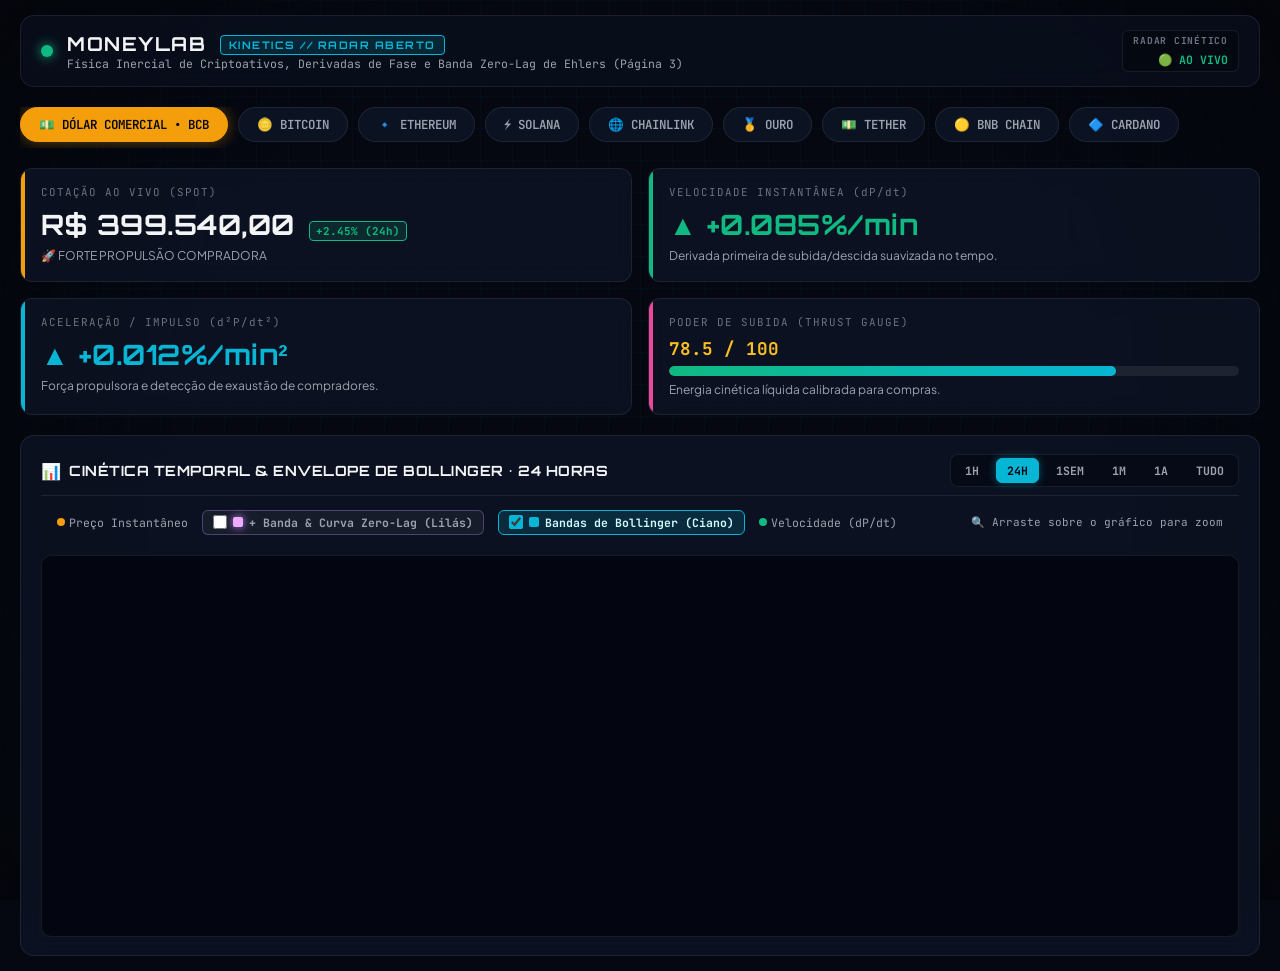
==== index.html @ f6ded0e4 "fix: update cache buster to v12_smooth" ====
<!DOCTYPE html>
<html lang="pt-BR">
<head>
  <meta charset="UTF-8">
  <meta name="viewport" content="width=device-width, initial-scale=1.0, maximum-scale=1.0, user-scalable=no">
  <meta http-equiv="Cache-Control" content="no-cache, no-store, must-revalidate">
  <meta http-equiv="Pragma" content="no-cache">
  <meta http-equiv="Expires" content="0">
  <title>MoneyLab // Terminal Cinético de Mercados (Página 3)</title>
  <meta name="description" content="Terminal de Física Inercial, Derivadas de Mercado (dP/dt, d2P/dt2), Banda Zero-Lag de Ehlers e Thrust Gauge 100% ao vivo.">
  
  <!-- Google Fonts -->
  <link rel="preconnect" href="https://fonts.googleapis.com">
  <link rel="preconnect" href="https://fonts.gstatic.com" crossorigin>
  <link href="https://fonts.googleapis.com/css2?family=JetBrains+Mono:ital,wght@0,300;0,400;0,500;0,700;1,400&family=Orbitron:wght@500;700;900&family=Plus+Jakarta+Sans:wght@400;500;600;700&display=swap" rel="stylesheet">
  
  <!-- CSS Stylesheet (Idêntico ao Harmonicus SX) -->
  <link rel="stylesheet" href="style.css?v=20260829_v11_perfect">
</head>
<body class="dark-synth">
  <!-- Scanlines & Ambient Matrix Grid -->
  <div class="hud-grid-overlay"></div>
  <div class="hud-vignette"></div>

  <div class="app-container" style="max-width: 1400px; margin: 0 auto; padding: 15px 20px;">
    <!-- TOP GLOBAL HEADER -->
    <header class="hud-header" style="margin-bottom: 20px;">
      <div class="brand-section">
        <div class="pulse-indicator online"></div>
        <div class="brand-titles">
          <h1 class="hud-logo">MONEYLAB <span class="badge-tag">KINETICS // RADAR ABERTO</span></h1>
          <p class="hud-subtitle">Física Inercial de Criptoativos, Derivadas de Fase e Banda Zero-Lag de Ehlers (Página 3)</p>
        </div>
      </div>

      <div class="header-controls">
        <div class="system-status-chip" style="display: flex; flex-direction: column; align-items: flex-end; justify-content: center; line-height: 1.25; padding: 4px 10px; background: rgba(5, 8, 17, 0.90); border: 1px solid var(--border-subtle); border-radius: 6px; min-width: 90px;">
          <span class="chip-label" style="font-size: 0.60rem; color: var(--text-muted); font-family: var(--font-mono); font-weight: 700; letter-spacing: 0.08em;">RADAR CINÉTICO</span>
          <span style="font-size: 0.72rem; color: #10B981; font-family: var(--font-mono); font-weight: 700;">🟢 AO VIVO</span>
        </div>
      </div>
    </header>

    <!-- ========================================================================= -->
    <!-- PÁGINA 3: CINÉTICA & DINÂMICA DE ATIVOS (GRÁFICOS & DERIVADAS) - IDÊNTICA  -->
    <!-- ========================================================================= -->
    <section id="pageKinetics" class="hud-page active" style="display: block;">
      <div class="kinetics-layout">
        <!-- Asset Selector Pills (Injetado dinamicamente via charts-kinetics.js com .asset-pill-btn) -->
        <div class="asset-pills-bar" id="assetPillsContainer"></div>

        <!-- Real-Time Kinetic Gauges & Physical Cockpit -->
        <div class="kinetics-hero-grid">
          <div class="hero-card kin-price-card">
            <span class="card-eyebrow">COTAÇÃO AO VIVO (SPOT)</span>
            <div class="hero-val-row">
              <span class="hero-number" id="kinPrice">R$ 399.540,00</span>
              <span class="hero-tag positive" id="kinVar24h">+2.45% (24h)</span>
            </div>
            <div class="hero-subtext" id="kinStateTag">🚀 FORTE PROPULSÃO COMPRADORA</div>
          </div>

          <div class="hero-card kin-vel-card">
            <span class="card-eyebrow">VELOCIDADE INSTANTÂNEA (dP/dt)</span>
            <div class="hero-val-row">
              <span class="hero-number" id="kinVelocity" style="color: #10B981;">▲ +0.085%/min</span>
            </div>
            <div class="hero-subtext">Derivada primeira de subida/descida suavizada no tempo.</div>
          </div>

          <div class="hero-card kin-acc-card">
            <span class="card-eyebrow">ACELERAÇÃO / IMPULSO (d²P/dt²)</span>
            <div class="hero-val-row">
              <span class="hero-number" id="kinAcc" style="color: #06B6D4;">▲ +0.012%/min²</span>
            </div>
            <div class="hero-subtext">Força propulsora e detecção de exaustão de compradores.</div>
          </div>

          <div class="hero-card kin-thrust-card">
            <span class="card-eyebrow">PODER DE SUBIDA (THRUST GAUGE)</span>
            <div class="thrust-meter-box">
              <div class="thrust-val-text" id="kinThrustVal">78.5 / 100</div>
              <div class="thrust-bar-track">
                <div class="thrust-bar-fill" id="kinThrustBar" style="width: 78.5%;"></div>
              </div>
            </div>
            <div class="hero-subtext">Energia cinética líquida calibrada para compras.</div>
          </div>
        </div>

        <!-- High-Resolution Kinetics & Bollinger Wave Chart -->
        <div class="hud-card kinetics-chart-card">
          <div class="card-header-clean chart-card-header-flex">
            <div class="chart-header-left">
              <span class="ch-icon">📊</span>
              <h3 id="chartTitleText">CINÉTICA TEMPORAL & ENVELOPE DE BOLLINGER • 24 HORAS</h3>
            </div>
            <div style="display: flex; align-items: center; gap: 8px;">
              <button id="kineticsResetZoomBtn" style="display: none; background: rgba(6, 182, 212, 0.15); border: 1px solid #06B6D4; color: #06B6D4; border-radius: 6px; padding: 4px 10px; font-family: var(--font-mono); font-size: 0.70rem; cursor: pointer; transition: all 0.2s;">
                ↩️ RESETAR ZOOM
              </button>
              <!-- Multi-Timeframe Selector Buttons -->
              <div class="timeframe-buttons-bar" id="tfButtonsBar">
                <button class="tf-btn" data-tf="1h">1H</button>
                <button class="tf-btn active" data-tf="24h">24H</button>
                <button class="tf-btn" data-tf="1sem">1SEM</button>
                <button class="tf-btn" data-tf="1m">1M</button>
                <button class="tf-btn" data-tf="1a">1A</button>
                <button class="tf-btn" data-tf="tudo">TUDO</button>
              </div>
            </div>
          </div>
          <div class="chart-legend-row" style="padding: 0 16px 10px 16px; display: flex; align-items: center; flex-wrap: wrap; gap: 14px;">
            <span class="leg-item"><i style="background: #F59E0B;"></i> Preço Instantâneo</span>

            <!-- BOX TOGGLE ZERO-LAG (DESLIGADA POR PADRÃO) -->
            <label class="chart-toggle-badge" id="lblToggleZl" style="display: inline-flex; align-items: center; gap: 6px; cursor: pointer; user-select: none; background: rgba(255, 255, 255, 0.05); border: 1px solid rgba(192, 132, 252, 0.35); padding: 4px 10px; border-radius: 6px; font-family: var(--font-mono); font-size: 0.72rem; color: #9CA3AF; transition: all 0.2s;">
              <input type="checkbox" id="chkToggleZl" style="accent-color: #C084FC; width: 14px; height: 14px; cursor: pointer;">
              <i style="background: #F0ABFC; box-shadow: 0 0 8px #C084FC; width: 10px; height: 10px; border-radius: 2px; display: inline-block;"></i>
              <span style="font-weight: 700;">+ Banda & Curva Zero-Lag (Lilás)</span>
            </label>

            <!-- BOX TOGGLE BOLLINGER (LIGADA POR PADRÃO) -->
            <label class="chart-toggle-badge" id="lblToggleBb" style="display: inline-flex; align-items: center; gap: 6px; cursor: pointer; user-select: none; background: rgba(6, 182, 212, 0.16); border: 1px solid #06B6D4; padding: 4px 10px; border-radius: 6px; font-family: var(--font-mono); font-size: 0.72rem; color: #CFFAFE; transition: all 0.2s;">
              <input type="checkbox" id="chkToggleBb" checked style="accent-color: #06B6D4; width: 14px; height: 14px; cursor: pointer;">
              <i style="background: #06B6D4; border-top: 2px dashed #06B6D4; width: 10px; height: 10px; border-radius: 2px; display: inline-block;"></i>
              <span style="font-weight: 700;">Bandas de Bollinger (Ciano)</span>
            </label>

            <span class="leg-item"><i style="background: #10B981;"></i> Velocidade (dP/dt)</span>
            <span class="leg-item" style="margin-left: auto; color: #9CA3AF; font-size: 11px;">🔍 Arraste sobre o gráfico para zoom</span>
          </div>
          <div class="kinetics-canvas-box" id="canvasWrapper">
            <canvas id="kineticsMainCanvas" width="1200" height="380"></canvas>
            <div class="chart-hover-inspect" id="chartInspectBadge"></div>
          </div>
        </div>
      </div>
    </section>
  </div>

  <!-- SCRIPTS OFICIAIS (IDÊNTICOS AO HARMONICUS SX) -->
  <script src="data/charts_data.js?v=20260830_v12_smooth"></script>
  <script src="charts-kinetics.js?v=20260830_v12_smooth"></script>
</body>
</html>
---- style.css ----
/* ==============================================================================
   HARMONICUS SX // TACTICAL HUD & SYNTH STYLE SHEET (v2.0)
   Aesthetic: OLED Deep Dark, Cyberpunk Quant HUD, Synth Deck & Kinetics
   ============================================================================== */

:root {
  --bg-primary: #050811;
  --bg-secondary: #0A0F1D;
  --bg-card: rgba(14, 21, 38, 0.75);
  --bg-card-hover: rgba(22, 33, 58, 0.85);
  --border-subtle: rgba(255, 255, 255, 0.08);
  --border-active: rgba(6, 182, 212, 0.4);
  --border-glow: 0 0 15px rgba(6, 182, 212, 0.25);

  --accent-cyan: #06B6D4;
  --accent-amber: #F59E0B;
  --accent-emerald: #10B981;
  --accent-rose: #EC4899;
  --accent-purple: #8B5CF6;
  --accent-crimson: #EF4444;
  --accent-gold: #FBBF24;

  --text-primary: #F3F4F6;
  --text-secondary: #9CA3AF;
  --text-muted: #6B7280;

  --font-mono: 'JetBrains Mono', monospace;
  --font-display: 'Orbitron', sans-serif;
  --font-sans: 'Plus Jakarta Sans', sans-serif;
}

* {
  box-sizing: border-box;
  margin: 0;
  padding: 0;
  -webkit-font-smoothing: antialiased;
}

body.dark-synth {
  background-color: var(--bg-primary);
  color: var(--text-primary);
  font-family: var(--font-sans);
  min-height: 100vh;
  overflow-x: hidden;
  position: relative;
}

/* Ambient Matrix Grid & Scanlines */
.hud-grid-overlay {
  position: fixed;
  top: 0; left: 0; width: 100%; height: 100%;
  background-image: 
    linear-gradient(rgba(6, 182, 212, 0.03) 1px, transparent 1px),
    linear-gradient(90deg, rgba(6, 182, 212, 0.03) 1px, transparent 1px);
  background-size: 32px 32px;
  pointer-events: none;
  z-index: 1;
}

.hud-vignette {
  position: fixed;
  top: 0; left: 0; width: 100%; height: 100%;
  background: radial-gradient(circle at 50% 50%, transparent 60%, rgba(3, 5, 10, 0.85) 100%);
  pointer-events: none;
  z-index: 2;
}

.app-container {
  position: relative;
  z-index: 10;
  max-width: 1680px;
  margin: 0 auto;
  padding: 16px 24px 40px;
}

/* ==============================================================================
   TOP HEADER & NAVIGATION TABS
   ============================================================================== */

.hud-header {
  display: flex;
  justify-content: space-between;
  align-items: center;
  padding: 14px 20px;
  background: rgba(10, 15, 29, 0.85);
  border: 1px solid var(--border-subtle);
  border-radius: 14px;
  backdrop-filter: blur(12px);
  margin-bottom: 20px;
  gap: 16px;
}

.brand-section {
  display: flex;
  align-items: center;
  gap: 14px;
}

.pulse-indicator {
  width: 12px;
  height: 12px;
  border-radius: 50%;
  background: var(--accent-emerald);
  box-shadow: 0 0 12px var(--accent-emerald);
  animation: pulseGlow 2s infinite ease-in-out;
}

@keyframes pulseGlow {
  0%, 100% { opacity: 1; transform: scale(1); }
  50% { opacity: 0.4; transform: scale(0.85); }
}

.hud-logo {
  font-family: var(--font-display);
  font-size: 1.2rem;
  letter-spacing: 1.5px;
  color: var(--text-primary);
}

.badge-tag {
  font-size: 0.65rem;
  padding: 2px 8px;
  background: rgba(6, 182, 212, 0.15);
  border: 1px solid var(--accent-cyan);
  color: var(--accent-cyan);
  border-radius: 4px;
  margin-left: 6px;
  vertical-align: middle;
}

.hud-subtitle {
  font-size: 0.72rem;
  color: var(--text-secondary);
  font-family: var(--font-mono);
}

/* Nav Tabs */
.hud-nav-tabs {
  display: flex;
  gap: 8px;
  background: rgba(5, 8, 17, 0.7);
  padding: 4px;
  border-radius: 10px;
  border: 1px solid var(--border-subtle);
}

.nav-tab {
  display: flex;
  align-items: center;
  gap: 8px;
  background: transparent;
  border: none;
  color: var(--text-secondary);
  font-family: var(--font-mono);
  font-size: 0.76rem;
  font-weight: 600;
  padding: 8px 16px;
  border-radius: 8px;
  cursor: pointer;
  transition: all 0.25s ease;
}

.nav-tab:hover {
  color: var(--text-primary);
  background: rgba(255, 255, 255, 0.05);
}

.nav-tab.active {
  background: var(--accent-cyan);
  color: #030712;
  box-shadow: 0 0 15px rgba(6, 182, 212, 0.4);
}

.nav-tab.active .tab-icon {
  filter: drop-shadow(0 0 4px #000);
}

/* Header Audio & Status */
.header-controls {
  display: flex;
  align-items: center;
  gap: 14px;
}

.audio-master-box {
  display: flex;
  align-items: center;
  gap: 10px;
  background: rgba(5, 8, 17, 0.8);
  padding: 6px 12px;
  border-radius: 8px;
  border: 1px solid var(--border-subtle);
}

.hud-btn-synth {
  display: flex;
  align-items: center;
  gap: 6px;
  background: rgba(239, 68, 68, 0.15);
  border: 1px solid var(--accent-crimson);
  color: var(--accent-crimson);
  font-family: var(--font-mono);
  font-size: 0.75rem;
  font-weight: 700;
  padding: 6px 12px;
  border-radius: 6px;
  cursor: pointer;
  transition: all 0.25s ease;
}

.hud-btn-synth.active {
  background: rgba(16, 185, 129, 0.18);
  border-color: var(--accent-emerald);
  color: var(--accent-emerald);
  box-shadow: 0 0 12px rgba(16, 185, 129, 0.3);
}

.volume-slider-box {
  display: flex;
  align-items: center;
  gap: 6px;
}

.vol-label {
  font-family: var(--font-mono);
  font-size: 0.65rem;
  color: var(--text-muted);
}

input[type="range"] {
  -webkit-appearance: none;
  width: 70px;
  height: 4px;
  background: rgba(255, 255, 255, 0.15);
  border-radius: 2px;
  outline: none;
}

input[type="range"]::-webkit-slider-thumb {
  -webkit-appearance: none;
  width: 12px;
  height: 12px;
  border-radius: 50%;
  background: var(--accent-cyan);
  cursor: pointer;
  box-shadow: 0 0 6px var(--accent-cyan);
}

.system-status-chip {
  display: flex;
  align-items: center;
  gap: 6px;
  background: rgba(14, 21, 38, 0.9);
  border: 1px solid var(--border-subtle);
  padding: 6px 12px;
  border-radius: 8px;
  font-family: var(--font-mono);
  font-size: 0.72rem;
}

.chip-label { color: var(--text-muted); }
.chip-val { color: var(--accent-emerald); font-weight: 700; }

/* Page Visibility */
.hud-page {
  display: none;
}

.hud-page.active {
  display: block;
  animation: fadeInPage 0.3s ease-out;
}

@keyframes fadeInPage {
  from { opacity: 0; transform: translateY(8px); }
  to { opacity: 1; transform: translateY(0); }
}

/* ==============================================================================
   PÁGINA 1: PORTFOLIO TACTICAL HUD
   ============================================================================== */

.cockpit-hero-grid {
  display: grid;
  grid-template-columns: 1.4fr 1.2fr 1.2fr 1.2fr;
  gap: 16px;
  margin-bottom: 24px;
}

.hero-card {
  background: var(--bg-card);
  border: 1px solid var(--border-subtle);
  border-radius: 12px;
  padding: 16px 20px;
  backdrop-filter: blur(10px);
  position: relative;
  overflow: hidden;
}

.hero-card::before {
  content: '';
  position: absolute;
  top: 0; left: 0; width: 4px; height: 100%;
  background: var(--accent-cyan);
}

.patrimony-card::before { background: var(--accent-gold); }
.cash-card::before { background: var(--accent-emerald); }
.market-anchor-card::before { background: var(--accent-purple); }
.gatekeeper-card::before { background: var(--accent-cyan); }

.card-eyebrow {
  font-family: var(--font-mono);
  font-size: 0.68rem;
  color: var(--text-muted);
  letter-spacing: 1px;
  display: block;
  margin-bottom: 8px;
}

.hero-val-row {
  display: flex;
  align-items: baseline;
  gap: 6px;
  margin-bottom: 6px;
}

.hero-currency {
  font-family: var(--font-display);
  font-size: 1.1rem;
  color: var(--text-secondary);
}

.hero-number {
  font-family: var(--font-display);
  font-size: 1.75rem;
  font-weight: 700;
  color: var(--text-primary);
  letter-spacing: 0.5px;
}

.hero-tag {
  font-family: var(--font-mono);
  font-size: 0.68rem;
  font-weight: 700;
  padding: 2px 6px;
  border-radius: 4px;
  margin-left: 8px;
}

.hero-tag.positive {
  background: rgba(16, 185, 129, 0.15);
  color: var(--accent-emerald);
  border: 1px solid var(--accent-emerald);
}

.hero-tag.neutral {
  background: rgba(6, 182, 212, 0.15);
  color: var(--accent-cyan);
  border: 1px solid var(--accent-cyan);
}

.hero-subtext {
  font-size: 0.75rem;
  color: var(--text-secondary);
  line-height: 1.35;
}

.ticker-mini-grid {
  display: grid;
  grid-template-columns: 1fr 1fr;
  gap: 6px;
  margin-top: 4px;
}

.ticker-item {
  background: rgba(5, 8, 17, 0.6);
  padding: 6px 10px;
  border-radius: 6px;
  border: 1px solid var(--border-subtle);
  font-family: var(--font-mono);
  font-size: 0.75rem;
  display: flex;
  justify-content: space-between;
}

.t-sym { color: var(--text-muted); }
.t-val { color: var(--accent-cyan); font-weight: 600; }

.status-badge-glow {
  display: inline-block;
  font-family: var(--font-mono);
  font-size: 0.8rem;
  font-weight: 700;
  color: var(--accent-emerald);
  background: rgba(16, 185, 129, 0.12);
  border: 1px solid var(--accent-emerald);
  padding: 4px 10px;
  border-radius: 6px;
  margin-bottom: 6px;
  box-shadow: 0 0 10px rgba(16, 185, 129, 0.2);
}

.gate-detail {
  font-size: 0.75rem;
  color: var(--text-secondary);
  display: block;
}

/* Section Dividers */
.section-divider {
  display: flex;
  justify-content: space-between;
  align-items: center;
  margin: 28px 0 14px;
  padding-bottom: 8px;
  border-bottom: 1px solid var(--border-subtle);
}

.divider-title {
  display: flex;
  align-items: center;
  gap: 8px;
}

.d-icon { font-size: 1.1rem; }

.divider-title h2 {
  font-family: var(--font-display);
  font-size: 1rem;
  letter-spacing: 1px;
  color: var(--text-primary);
}

.divider-desc {
  font-family: var(--font-mono);
  font-size: 0.72rem;
  color: var(--text-muted);
}

.filter-buttons {
  display: flex;
  gap: 6px;
}

.filter-btn {
  background: rgba(14, 21, 38, 0.8);
  border: 1px solid var(--border-subtle);
  color: var(--text-secondary);
  font-family: var(--font-mono);
  font-size: 0.72rem;
  font-weight: 600;
  padding: 5px 12px;
  border-radius: 6px;
  cursor: pointer;
  transition: all 0.2s ease;
}

.filter-btn:hover {
  background: rgba(255, 255, 255, 0.05);
  color: var(--text-primary);
}

.filter-btn.active {
  background: var(--accent-cyan);
  border-color: var(--accent-cyan);
  color: #030712;
  box-shadow: 0 0 10px rgba(6, 182, 212, 0.3);
}

/* Thermometer Ranking */
.thermometer-container {
  display: grid;
  grid-template-columns: repeat(4, 1fr);
  gap: 12px;
  margin-bottom: 24px;
}

.thermo-card {
  background: var(--bg-card);
  border: 1px solid var(--border-subtle);
  border-radius: 10px;
  padding: 12px 16px;
  display: flex;
  flex-direction: column;
  gap: 6px;
  transition: all 0.2s ease;
}

.thermo-card:hover {
  border-color: var(--border-active);
  transform: translateY(-2px);
}

.thermo-header {
  display: flex;
  justify-content: space-between;
  align-items: center;
}

.thermo-section-header {
  display: flex;
  justify-content: space-between;
  align-items: center;
  flex-wrap: wrap;
  gap: 12px;
  margin-bottom: 16px;
}

.thermometer-container {
  display: grid;
  grid-template-columns: repeat(4, 1fr);
  gap: 16px;
  margin-bottom: 28px;
}

.thermo-card {
  background: var(--bg-card);
  border: 1px solid var(--border-subtle);
  border-radius: 12px;
  padding: 16px;
  display: flex;
  flex-direction: column;
  justify-content: space-between;
  gap: 10px;
  backdrop-filter: blur(10px);
  cursor: pointer;
  transition: all 0.25s cubic-bezier(0.4, 0, 0.2, 1);
  position: relative;
}

.thermo-card:hover {
  border-color: var(--accent-amber);
  transform: translateY(-3px);
  box-shadow: 0 8px 25px rgba(245, 158, 11, 0.25);
  background: var(--bg-card-hover);
}

.thermo-header {
  display: flex;
  justify-content: space-between;
  align-items: center;
}

.thermo-rank {
  font-family: var(--font-display);
  font-size: 0.75rem;
  font-weight: 700;
  color: var(--accent-amber);
}

.thermo-score-pill {
  font-family: var(--font-mono);
  font-size: 0.72rem;
  font-weight: 800;
  color: var(--accent-cyan);
  background: rgba(6, 182, 212, 0.14);
  border: 1px solid rgba(6, 182, 212, 0.3);
  padding: 2px 7px;
  border-radius: 4px;
}

.thermo-name {
  font-family: var(--font-sans);
  font-size: 0.95rem;
  font-weight: 700;
  color: var(--text-primary);
  line-height: 1.25;
}

.thermo-par-tag {
  font-family: var(--font-mono);
  font-size: 0.72rem;
  color: var(--accent-cyan);
  font-weight: 600;
}

.thermo-dist {
  font-family: var(--font-mono);
  font-size: 0.75rem;
  color: var(--text-secondary);
}

.thermo-hint {
  font-family: var(--font-mono);
  font-size: 0.65rem;
  color: var(--text-muted);
  display: flex;
  align-items: center;
  gap: 4px;
}

.thermo-bar-track {
  height: 8px;
  background: rgba(255, 255, 255, 0.08);
  border-radius: 4px;
  overflow: hidden;
  margin-top: 2px;
}

.thermo-bar-fill {
  height: 100%;
  border-radius: 4px;
  transition: width 0.6s cubic-bezier(0.4, 0, 0.2, 1);
}

.plan-card {
  background: var(--bg-card);
  border: 1px solid var(--border-subtle);
  border-radius: 12px;
  padding: 16px;
  display: flex;
  flex-direction: column;
  justify-content: space-between;
  backdrop-filter: blur(10px);
  transition: all 0.25s ease;
  position: relative;
}

.plan-card:hover {
  border-color: var(--border-active);
  background: var(--bg-card-hover);
  box-shadow: 0 4px 20px rgba(0, 0, 0, 0.4);
}

.plan-card-header {
  display: flex;
  justify-content: space-between;
  align-items: flex-start;
  margin-bottom: 10px;
}

.plan-title-block {
  display: flex;
  flex-direction: column;
  gap: 4px;
}

.plan-badge {
  font-family: var(--font-mono);
  font-size: 0.65rem;
  font-weight: 700;
  padding: 2px 6px;
  border-radius: 4px;
  display: inline-block;
}

.badge-low { background: rgba(16, 185, 129, 0.15); color: var(--accent-emerald); border: 1px solid var(--accent-emerald); }
.badge-mid { background: rgba(245, 158, 11, 0.15); color: var(--accent-amber); border: 1px solid var(--accent-amber); }

.plan-name {
  font-family: var(--font-sans);
  font-size: 0.95rem;
  font-weight: 700;
  color: var(--text-primary);
  line-height: 1.25;
}

.plan-par-tag {
  font-family: var(--font-mono);
  font-size: 0.72rem;
  color: var(--accent-cyan);
  font-weight: 600;
  margin-top: 2px;
}

.plan-metrics-box {
  background: rgba(5, 8, 17, 0.75);
  border: 1px solid var(--border-subtle);
  border-radius: 8px;
  padding: 10px;
  margin: 10px 0;
  display: flex;
  flex-direction: column;
  gap: 6px;
}

.pm-row {
  display: flex;
  justify-content: space-between;
  font-size: 0.74rem;
  font-family: var(--font-mono);
}

.pm-label { color: var(--text-muted); }
.pm-val { color: var(--text-primary); font-weight: 600; }
.pm-val.highlight { color: var(--accent-gold); }

.plan-rules-box {
  font-size: 0.72rem;
  color: var(--text-secondary);
  line-height: 1.35;
  display: flex;
  flex-direction: column;
  gap: 4px;
  margin-bottom: 8px;
}

.pr-item b { color: var(--text-primary); }

.plan-exec-toggle-btn {
  background: rgba(6, 182, 212, 0.08);
  border: 1px dashed rgba(6, 182, 212, 0.3);
  color: var(--accent-cyan);
  font-family: var(--font-mono);
  font-size: 0.65rem;
  font-weight: 700;
  padding: 5px 8px;
  border-radius: 6px;
  cursor: pointer;
  width: 100%;
  margin-bottom: 8px;
  transition: all 0.2s ease;
  text-align: center;
}

.plan-exec-toggle-btn:hover {
  background: rgba(6, 182, 212, 0.18);
  border-color: var(--accent-cyan);
}

.plan-exec-details {
  display: none;
  background: rgba(3, 6, 16, 0.92);
  border: 1px solid var(--border-subtle);
  border-radius: 8px;
  padding: 10px;
  margin-bottom: 10px;
  font-size: 0.7rem;
  line-height: 1.4;
  animation: fadeInDetails 0.25s ease-out;
}

.plan-exec-details.active {
  display: flex;
  flex-direction: column;
  gap: 8px;
}

@keyframes fadeInDetails {
  from { opacity: 0; transform: translateY(-4px); }
  to { opacity: 1; transform: translateY(0); }
}

.pes-block {
  display: flex;
  flex-direction: column;
  gap: 2px;
  border-left: 2px solid var(--accent-cyan);
  padding-left: 6px;
}

.pes-title {
  font-family: var(--font-mono);
  font-size: 0.62rem;
  font-weight: 800;
  color: var(--accent-cyan);
  letter-spacing: 0.5px;
}

.pes-desc {
  color: var(--text-secondary);
}

.pes-desc b {
  color: var(--text-primary);
}

.plan-gauge-section {
  border-top: 1px solid var(--border-subtle);
  padding-top: 10px;
}

.pg-header {
  display: flex;
  justify-content: space-between;
  font-family: var(--font-mono);
  font-size: 0.7rem;
  margin-bottom: 4px;
}

.pg-dist { color: var(--accent-amber); font-weight: 700; }

.pg-bar-track {
  height: 8px;
  background: rgba(255, 255, 255, 0.08);
  border-radius: 4px;
  overflow: hidden;
}

.pg-bar-fill {
  height: 100%;
  background: linear-gradient(90deg, var(--accent-cyan), var(--accent-emerald));
  border-radius: 4px;
  transition: width 0.6s cubic-bezier(0.4, 0, 0.2, 1);
}

/* Tactical Bottom Grid */
.tactical-bottom-grid {
  display: grid;
  grid-template-columns: 1fr;
  gap: 16px;
  align-items: start;
}

.tactical-subcard {
  background: var(--bg-card);
  border: 1px solid var(--border-subtle);
  border-radius: 12px;
  padding: 16px;
  height: auto !important;
  min-height: auto;
  overflow: visible;
  display: flex;
  flex-direction: column;
}

.card-header-clean {
  display: flex;
  justify-content: space-between;
  align-items: center;
  margin-bottom: 14px;
  padding-bottom: 8px;
  border-bottom: 1px solid var(--border-subtle);
}

.card-header-clean h3 {
  font-family: var(--font-display);
  font-size: 0.88rem;
  letter-spacing: 0.5px;
}

.alloc-bars {
  display: flex;
  flex-direction: column;
  gap: 10px;
}

.alloc-bar-item {
  display: flex;
  flex-direction: column;
  gap: 4px;
}

.abi-head {
  display: flex;
  justify-content: space-between;
  font-family: var(--font-mono);
  font-size: 0.75rem;
}

.abi-track {
  height: 8px;
  background: rgba(255, 255, 255, 0.08);
  border-radius: 4px;
  overflow: hidden;
}

.abi-fill.brl { background: var(--accent-emerald); }
.abi-fill.btc { background: var(--accent-amber); }
.abi-fill.paxg { background: var(--accent-gold); }
.abi-fill.sol { background: #A855F7; }
.abi-fill.eth { background: #3B82F6; }
.abi-fill.usdt { background: var(--accent-cyan); }

.safeguards-list {
  display: flex;
  flex-direction: column;
  gap: 10px;
}

.safe-item {
  display: flex;
  gap: 10px;
  background: rgba(5, 8, 17, 0.6);
  padding: 8px 12px;
  border-radius: 8px;
  border: 1px solid var(--border-subtle);
}

.safe-tag {
  font-family: var(--font-mono);
  font-size: 0.68rem;
  font-weight: 700;
  color: var(--accent-rose);
  background: rgba(236, 72, 153, 0.15);
  border: 1px solid var(--accent-rose);
  padding: 2px 6px;
  border-radius: 4px;
  height: fit-content;
}

.safe-desc {
  font-size: 0.74rem;
  line-height: 1.35;
  color: var(--text-secondary);
}

.safe-desc b {
  color: var(--text-primary);
  display: block;
}

/* ==============================================================================
   PÁGINA 2: SINTETIZADOR HARMONICUS SX (AUDIO-VISUAL SYNTH)
   ============================================================================== */

.synth-workspace-layout {
  display: grid;
  grid-template-columns: 360px 1fr;
  gap: 20px;
}

.synth-control-deck {
  background: var(--bg-card);
  border: 1px solid var(--border-subtle);
  border-radius: 14px;
  padding: 18px;
  display: flex;
  flex-direction: column;
  gap: 18px;
  backdrop-filter: blur(12px);
}

.deck-header {
  display: flex;
  align-items: center;
  gap: 8px;
  padding-bottom: 10px;
  border-bottom: 1px solid var(--border-subtle);
}

.deck-header h2 {
  font-family: var(--font-display);
  font-size: 0.92rem;
  letter-spacing: 1px;
}

.group-label {
  font-family: var(--font-mono);
  font-size: 0.68rem;
  color: var(--text-muted);
  letter-spacing: 1px;
  display: block;
  margin-bottom: 10px;
}

/* ROTARY RADIO TUNER DIAL */
.radio-tuner-widget {
  background: rgba(5, 8, 17, 0.85);
  border: 1px solid var(--border-subtle);
  border-radius: 12px;
  padding: 16px;
  display: flex;
  flex-direction: column;
  align-items: center;
  gap: 14px;
}

.knob-container {
  position: relative;
  width: 220px;
  height: 220px;
  min-width: 220px;
  min-height: 220px;
  max-width: 220px;
  max-height: 220px;
  aspect-ratio: 1 / 1;
  flex-shrink: 0;
  display: flex;
  justify-content: center;
  align-items: center;
  margin: 0 auto;
}

.dial-face-svg {
  position: absolute;
  top: 0;
  left: 0;
  width: 220px;
  height: 220px;
  aspect-ratio: 1 / 1;
  pointer-events: none;
}

.svg-marker {
  font-family: var(--font-mono);
  font-size: 10px;
  font-weight: 700;
  fill: #6B7280;
  cursor: pointer;
  pointer-events: auto;
  user-select: none;
  transition: all 0.2s ease;
}

.svg-marker:hover {
  fill: #FFFFFF;
}

.svg-marker.active {
  fill: var(--accent-cyan);
  font-weight: 900;
  filter: drop-shadow(0 0 6px var(--accent-cyan));
}

.rotary-dial {
  width: 116px;
  height: 116px;
  min-width: 116px;
  min-height: 116px;
  max-width: 116px;
  max-height: 116px;
  aspect-ratio: 1 / 1;
  border-radius: 50%;
  box-sizing: border-box;
  flex-shrink: 0;
  background: radial-gradient(circle at 35% 35%, #252e42, #0e1422 75%, #050811);
  border: 3px solid rgba(6, 182, 212, 0.4);
  box-shadow: 
    0 8px 24px rgba(0, 0, 0, 0.7),
    inset 0 2px 4px rgba(255, 255, 255, 0.2),
    0 0 15px rgba(6, 182, 212, 0.25);
  cursor: grab;
  position: relative;
  user-select: none;
  transform: rotate(0deg);
  transition: transform 0.05s linear;
  z-index: 5;
}

.rotary-dial:active {
  cursor: grabbing;
  border-color: var(--accent-cyan);
  box-shadow: 0 0 25px rgba(6, 182, 212, 0.5);
}

.dial-indicator {
  position: absolute;
  top: 8px;
  left: 50%;
  transform: translateX(-50%);
  width: 4px;
  height: 14px;
  background: var(--accent-cyan);
  border-radius: 2px;
  box-shadow: 0 0 8px var(--accent-cyan);
}

.dial-cap {
  position: absolute;
  top: 50%; left: 50%;
  transform: translate(-50%, -50%);
  width: 50px;
  height: 50px;
  border-radius: 50%;
  background: #0A0F1D;
  border: 1px solid rgba(255, 255, 255, 0.1);
  display: flex;
  justify-content: center;
  align-items: center;
}

.dial-center-label {
  font-family: var(--font-mono);
  font-size: 0.55rem;
  font-weight: 700;
  color: var(--text-muted);
}

.tuner-readout-card {
  width: 100%;
  background: rgba(14, 21, 38, 0.9);
  border: 1px solid var(--border-subtle);
  border-radius: 8px;
  padding: 10px;
  text-align: center;
}

.tro-band {
  font-family: var(--font-display);
  font-size: 0.78rem;
  font-weight: 700;
  color: var(--accent-cyan);
  margin-bottom: 2px;
}

.tro-freq {
  font-family: var(--font-mono);
  font-size: 0.7rem;
  color: var(--text-secondary);
}

.tro-desc {
  font-size: 0.72rem;
  color: var(--text-muted);
  margin-top: 4px;
  line-height: 1.3;
}

/* ==============================================================================
   SPECTRAL DECISION COCKPIT & HALO TOPOLOGY (PÁGINA 2)
   ============================================================================== */
.spectral-cockpit-group {
  display: flex;
  flex-direction: column;
  gap: 12px;
}

.focused-asset-card {
  background: rgba(5, 8, 17, 0.92);
  border: 1px solid var(--accent-cyan);
  border-radius: 10px;
  padding: 12px;
  box-shadow: 0 0 16px rgba(6, 182, 212, 0.2);
  display: flex;
  flex-direction: column;
  gap: 6px;
  transition: all 0.3s ease;
}

.fac-header {
  display: flex;
  justify-content: space-between;
  align-items: center;
}

.fac-badge {
  font-family: var(--font-mono);
  font-size: 0.65rem;
  font-weight: 800;
  color: var(--accent-cyan);
  background: rgba(6, 182, 212, 0.15);
  border: 1px solid var(--accent-cyan);
  padding: 2px 8px;
  border-radius: 4px;
  letter-spacing: 0.5px;
}

.fac-hint {
  font-size: 0.62rem;
  color: var(--text-muted);
  font-family: var(--font-mono);
}

.fac-title {
  font-family: var(--font-display);
  font-size: 0.92rem;
  font-weight: 700;
  color: #FFFFFF;
  letter-spacing: 0.5px;
}

.fac-meta {
  font-family: var(--font-mono);
  font-size: 0.70rem;
  color: var(--text-secondary);
}

/* QUADRO DE RELAÇÕES ESPECTRAIS */
.spectral-relations-panel {
  display: flex;
  flex-direction: column;
  gap: 8px;
}

.srp-col {
  background: rgba(14, 21, 38, 0.85);
  border: 1px solid var(--border-subtle);
  border-radius: 8px;
  padding: 8px 10px;
  transition: all 0.25s ease;
}

.srp-col.octave-col {
  border-left: 3px solid #FFFFFF;
}

.srp-col.harmonic-col {
  border-left: 3px solid #06B6D4;
}

.srp-col.anarmonic-col {
  border-left: 3px solid #EF4444;
}

.srp-header {
  display: flex;
  align-items: center;
  gap: 6px;
  margin-bottom: 6px;
}

.srp-dot {
  width: 7px;
  height: 7px;
  border-radius: 50%;
  display: inline-block;
}

.srp-dot.white { background: #FFFFFF; box-shadow: 0 0 6px #FFFFFF; }
.srp-dot.cyan  { background: #06B6D4; box-shadow: 0 0 6px #06B6D4; }
.srp-dot.red   { background: #EF4444; box-shadow: 0 0 6px #EF4444; }

.srp-title {
  font-family: var(--font-mono);
  font-size: 0.65rem;
  font-weight: 700;
  color: var(--text-primary);
  flex: 1;
}

.srp-count {
  font-family: var(--font-mono);
  font-size: 0.65rem;
  font-weight: 800;
  padding: 1px 6px;
  border-radius: 4px;
  background: rgba(255, 255, 255, 0.08);
  color: var(--text-muted);
}

.srp-list {
  display: flex;
  flex-wrap: wrap;
  gap: 4px;
  min-height: 24px;
  align-items: center;
}

.srp-tag {
  font-family: var(--font-mono);
  font-size: 0.65rem;
  font-weight: 700;
  padding: 2px 6px;
  border-radius: 4px;
  cursor: pointer;
  transition: all 0.2s ease;
  display: inline-flex;
  align-items: center;
  gap: 3px;
}

.srp-tag.tag-octave {
  background: rgba(255, 255, 255, 0.12);
  border: 1px solid #FFFFFF;
  color: #FFFFFF;
  box-shadow: 0 0 6px rgba(255, 255, 255, 0.3);
}

.srp-tag.tag-harmonic {
  background: rgba(6, 182, 212, 0.15);
  border: 1px solid #06B6D4;
  color: #06B6D4;
  box-shadow: 0 0 6px rgba(6, 182, 212, 0.3);
}

.srp-tag.tag-anarmonic {
  background: rgba(239, 68, 68, 0.15);
  border: 1px solid #EF4444;
  color: #EF4444;
  box-shadow: 0 0 6px rgba(239, 68, 68, 0.3);
}

.srp-tag:hover {
  transform: translateY(-1px);
  filter: brightness(1.25);
}

.srp-empty {
  font-family: var(--font-mono);
  font-size: 0.62rem;
  color: var(--text-muted);
  font-style: italic;
}

/* ATALHOS DE FOCO RÁPIDO */
.quick-focus-bar {
  display: flex;
  flex-direction: column;
  gap: 6px;
  margin-top: 4px;
}

.qfb-label {
  font-family: var(--font-mono);
  font-size: 0.60rem;
  color: var(--text-muted);
  font-weight: 700;
  letter-spacing: 0.5px;
}

.qfb-buttons {
  display: flex;
  flex-wrap: wrap;
  gap: 6px;
}

.qfb-btn {
  background: rgba(14, 21, 38, 0.85);
  border: 1px solid var(--border-subtle);
  color: var(--text-secondary);
  font-family: var(--font-mono);
  font-size: 0.68rem;
  font-weight: 600;
  padding: 5px 8px;
  border-radius: 6px;
  cursor: pointer;
  transition: all 0.2s ease;
}

.qfb-btn:hover {
  background: rgba(6, 182, 212, 0.12);
  border-color: var(--accent-cyan);
  color: #FFFFFF;
}

.qfb-btn.active {
  background: rgba(6, 182, 212, 0.22);
  border-color: var(--accent-cyan);
  color: #FFFFFF;
  box-shadow: 0 0 10px rgba(6, 182, 212, 0.35);
  font-weight: 800;
}

/* ==============================================================================
   D3 HALOS & DIRECTIONAL FIELD LINES STYLES
   ============================================================================== */
.node-halo {
  fill: none;
  pointer-events: none;
  transition: all 0.35s ease;
  animation: haloPulse 2s ease-in-out infinite alternate;
}

.node-halo.halo-octave {
  stroke: #FFFFFF;
  stroke-width: 3.5px;
  filter: drop-shadow(0 0 12px #FFFFFF) drop-shadow(0 0 4px #FFFFFF);
}

.node-halo.halo-harmonic {
  stroke: #06B6D4;
  stroke-width: 3.5px;
  filter: drop-shadow(0 0 12px #06B6D4) drop-shadow(0 0 4px #06B6D4);
}

.node-halo.halo-anarmonic {
  stroke: #EF4444;
  stroke-width: 3.5px;
  filter: drop-shadow(0 0 14px #EF4444) drop-shadow(0 0 5px #EF4444);
}

.active-node-ring {
  fill: none;
  stroke: #F59E0B;
  stroke-width: 3px;
  stroke-dasharray: 4 3;
  pointer-events: none;
  animation: ringPulse 1.5s linear infinite;
  filter: drop-shadow(0 0 8px #F59E0B);
}

@keyframes haloPulse {
  0% { transform: scale(1.0); stroke-opacity: 0.75; }
  100% { transform: scale(1.10); stroke-opacity: 1.0; }
}

@keyframes ringPulse {
  0% { stroke-dashoffset: 0; }
  100% { stroke-dashoffset: 14; }
}

.directional-field-line {
  stroke-dasharray: 6 4;
  animation: fieldFlow 0.8s linear infinite;
  transition: stroke 0.3s ease, stroke-width 0.3s ease;
}

@keyframes fieldFlow {
  from { stroke-dashoffset: 20; }
  to { stroke-dashoffset: 0; }
}

/* REAL-TIME DSP TELEMETRY GRID */
.telemetry-card-grid {
  display: grid;
  grid-template-columns: 1fr 1fr;
  gap: 8px;
  background: rgba(5, 8, 17, 0.85);
  border: 1px solid var(--border-subtle);
  border-radius: 10px;
  padding: 10px;
}

.tele-item {
  background: rgba(14, 21, 38, 0.75);
  border: 1px solid rgba(255, 255, 255, 0.05);
  border-radius: 6px;
  padding: 8px;
  display: flex;
  flex-direction: column;
  gap: 2px;
}

.tele-label {
  font-family: var(--font-mono);
  font-size: 0.58rem;
  color: var(--text-muted);
  font-weight: 600;
  letter-spacing: 0.5px;
}

.tele-val {
  font-family: var(--font-mono);
  font-size: 0.85rem;
  font-weight: 800;
  color: var(--text-primary);
}

.tele-val.highlight {
  color: var(--accent-cyan);
}

.tele-sub {
  font-family: var(--font-mono);
  font-size: 0.52rem;
  color: #64748B;
  white-space: nowrap;
}

/* CENTER STAGE */
.synth-main-stage {
  display: flex;
  flex-direction: column;
  gap: 16px;
}

/* Oscilloscope CRT Card */
.oscilloscope-card {
  background: var(--bg-card);
  border: 1px solid var(--border-subtle);
  border-radius: 12px;
  padding: 14px 16px;
  backdrop-filter: blur(10px);
}

.osc-metrics {
  display: flex;
  gap: 14px;
  font-family: var(--font-mono);
  font-size: 0.72rem;
}

.om-item b { color: var(--accent-cyan); }

.osc-canvas-wrapper {
  background: #020408;
  border: 1px solid rgba(6, 182, 212, 0.3);
  border-radius: 8px;
  box-shadow: inset 0 0 20px rgba(6, 182, 212, 0.15);
  overflow: hidden;
  margin-top: 8px;
}

#oscCanvas {
  display: block;
  width: 100%;
  height: 140px;
}

/* Network Topology Card */
.network-graph-card {
  background: var(--bg-card);
  border: 1px solid var(--border-subtle);
  border-radius: 12px;
  padding: 14px 16px;
  backdrop-filter: blur(10px);
}

.graph-legend {
  display: flex;
  gap: 12px;
  font-family: var(--font-mono);
  font-size: 0.68rem;
}

.leg-item {
  display: flex;
  align-items: center;
  gap: 4px;
  color: var(--text-secondary);
}

.leg-item i {
  width: 8px;
  height: 8px;
  border-radius: 50%;
  display: inline-block;
}

.network-stage-container {
  width: 100%;
  height: 400px;
  position: relative;
  background: radial-gradient(circle at 50% 50%, rgba(14, 21, 38, 0.6), #030610 90%);
  border: 1px solid var(--border-subtle);
  border-radius: 8px;
  overflow: hidden;
  margin-top: 8px;
}

/* ==============================================================================
   BANCA DE SÍNTESE POLIFÔNICA (4 ATIVOS) & SEQUENCIADOR MELÓDICO
   ============================================================================== */
.polyphonic-group {
  display: flex;
  flex-direction: column;
  gap: 10px;
}

.poly-header-row {
  display: flex;
  justify-content: space-between;
  align-items: center;
}

.poly-slots-counter {
  font-family: var(--font-mono);
  font-size: 0.65rem;
  font-weight: 800;
  color: var(--accent-cyan);
  background: rgba(6, 182, 212, 0.12);
  border: 1px solid var(--accent-cyan);
  padding: 1px 6px;
  border-radius: 4px;
}

.poly-chord-badge {
  background: rgba(5, 8, 17, 0.9);
  border: 1px solid var(--border-subtle);
  border-radius: 8px;
  padding: 8px 10px;
  display: flex;
  flex-direction: column;
  gap: 2px;
  transition: all 0.25s ease;
}

.poly-chord-badge.active {
  border-color: var(--accent-gold);
  box-shadow: 0 0 12px rgba(245, 158, 11, 0.25);
}

.pcb-type {
  font-family: var(--font-mono);
  font-size: 0.75rem;
  font-weight: 800;
  color: var(--text-primary);
}

.pcb-sub {
  font-size: 0.62rem;
  color: var(--text-muted);
  font-family: var(--font-mono);
}

.poly-slots-grid {
  display: grid;
  grid-template-columns: 1fr 1fr;
  gap: 6px;
}

.poly-slot {
  background: rgba(14, 21, 38, 0.85);
  border: 1px solid var(--border-subtle);
  border-radius: 6px;
  padding: 6px 8px;
  display: flex;
  align-items: center;
  gap: 6px;
  position: relative;
  transition: all 0.2s ease;
}

.poly-slot.filled {
  border-color: var(--accent-cyan);
  background: rgba(6, 182, 212, 0.12);
  box-shadow: 0 0 8px rgba(6, 182, 212, 0.2);
}

.poly-slot.empty {
  opacity: 0.5;
  border-style: dashed;
}

.ps-num {
  font-family: var(--font-mono);
  font-size: 0.65rem;
  font-weight: 800;
  color: var(--accent-cyan);
}

.ps-ticker {
  font-family: var(--font-mono);
  font-size: 0.70rem;
  font-weight: 700;
  color: var(--text-primary);
  flex: 1;
}

.ps-note {
  font-family: var(--font-mono);
  font-size: 0.60rem;
  color: var(--accent-gold);
  font-weight: 600;
}

.ps-remove {
  background: transparent;
  border: none;
  color: var(--text-muted);
  font-size: 0.85rem;
  cursor: pointer;
  padding: 0 2px;
  line-height: 1;
  display: none;
}

.poly-slot.filled .ps-remove {
  display: block;
}

.ps-remove:hover {
  color: #EF4444;
}

.poly-action-buttons {
  display: flex;
  gap: 6px;
  margin-top: 2px;
}

.poly-btn {
  background: rgba(14, 21, 38, 0.9);
  border: 1px solid var(--border-subtle);
  color: var(--text-primary);
  font-family: var(--font-mono);
  font-size: 0.68rem;
  font-weight: 700;
  padding: 6px 10px;
  border-radius: 6px;
  cursor: pointer;
  transition: all 0.2s ease;
  display: flex;
  align-items: center;
  justify-content: center;
  gap: 4px;
}

.poly-btn.drone-btn {
  flex: 1.2;
}

.poly-btn.arpeggio-btn {
  flex: 1.2;
}

.poly-btn.clear-btn {
  width: 32px;
  padding: 6px 0;
  color: var(--text-muted);
}

.poly-btn:hover {
  border-color: var(--accent-cyan);
  background: rgba(6, 182, 212, 0.15);
  color: #FFFFFF;
}

.poly-btn.active {
  background: rgba(16, 185, 129, 0.22);
  border-color: #10B981;
  color: #10B981;
  box-shadow: 0 0 12px rgba(16, 185, 129, 0.35);
}

.poly-btn.playing {
  background: rgba(245, 158, 11, 0.25);
  border-color: #F59E0B;
  color: #F59E0B;
  box-shadow: 0 0 12px rgba(245, 158, 11, 0.35);
}

/* ==============================================================================
   HUD FIXO DE INSPEÇÃO ESPECTRAL (CANTO SUPERIOR ESQUERDO DO GRAFO)
   ============================================================================== */
.fixed-node-inspector {
  position: absolute;
  top: 12px;
  left: 12px;
  width: 240px;
  background: rgba(5, 8, 17, 0.94);
  border: 1px solid rgba(6, 182, 212, 0.35);
  border-radius: 8px;
  padding: 10px 12px;
  z-index: 30;
  pointer-events: none;
  backdrop-filter: blur(12px);
  box-shadow: 0 4px 20px rgba(0, 0, 0, 0.8), 0 0 12px rgba(6, 182, 212, 0.15);
  transition: border-color 0.2s ease, box-shadow 0.2s ease;
}

.fni-header {
  display: flex;
  justify-content: space-between;
  align-items: center;
  margin-bottom: 4px;
}

.fni-tag {
  font-family: var(--font-mono);
  font-size: 0.58rem;
  font-weight: 800;
  color: var(--accent-cyan);
  letter-spacing: 0.5px;
}

.fni-live {
  font-family: var(--font-mono);
  font-size: 0.55rem;
  font-weight: 700;
  color: var(--accent-emerald);
  animation: liveBlink 1.5s infinite alternate;
}

@keyframes liveBlink {
  0% { opacity: 0.4; }
  100% { opacity: 1.0; }
}

.fni-title {
  font-family: var(--font-display);
  font-size: 0.82rem;
  font-weight: 700;
  color: #FFFFFF;
  line-height: 1.2;
}

.fni-sub {
  font-family: var(--font-mono);
  font-size: 0.65rem;
  color: var(--text-secondary);
  line-height: 1.35;
  margin-top: 3px;
}

/* ==============================================================================
   HUD FIXO DE ATIVOS SELECIONADOS (CANTO SUPERIOR DIREITO DO GRAFO)
   ============================================================================== */
.fixed-selection-tray {
  position: absolute;
  top: 12px;
  right: 12px;
  max-width: 340px;
  background: rgba(5, 8, 17, 0.94);
  border: 1px solid rgba(245, 158, 11, 0.4);
  border-radius: 8px;
  padding: 8px 12px;
  z-index: 30;
  backdrop-filter: blur(12px);
  box-shadow: 0 4px 20px rgba(0, 0, 0, 0.8), 0 0 12px rgba(245, 158, 11, 0.15);
  display: flex;
  flex-direction: column;
  gap: 6px;
  transition: all 0.25s ease;
}

.fst-header {
  display: flex;
  justify-content: space-between;
  align-items: center;
  gap: 8px;
}

.fst-label {
  font-family: var(--font-mono);
  font-size: 0.58rem;
  font-weight: 800;
  color: var(--accent-gold);
  letter-spacing: 0.5px;
}

.fst-chord {
  font-family: var(--font-mono);
  font-size: 0.62rem;
  font-weight: 800;
  color: #FFFFFF;
  background: rgba(245, 158, 11, 0.15);
  border: 1px solid rgba(245, 158, 11, 0.35);
  padding: 1px 6px;
  border-radius: 4px;
}

.fst-badges-row {
  display: flex;
  flex-wrap: wrap;
  gap: 5px;
  align-items: center;
}

.fst-badge-item {
  font-family: var(--font-mono);
  font-size: 0.65rem;
  font-weight: 700;
  padding: 2px 7px;
  border-radius: 4px;
  display: inline-flex;
  align-items: center;
  gap: 4px;
  background: rgba(14, 21, 38, 0.9);
  border: 1px solid rgba(255, 255, 255, 0.15);
  color: #FFFFFF;
  box-shadow: 0 0 8px rgba(0,0,0,0.5);
  transition: all 0.2s ease;
}

.fst-badge-item.active-step {
  border-color: #F59E0B;
  background: rgba(245, 158, 11, 0.25);
  box-shadow: 0 0 12px #F59E0B;
  transform: scale(1.08);
}

.fst-badge-idx {
  font-size: 0.55rem;
  color: var(--accent-cyan);
  font-weight: 800;
}

.fst-badge-note {
  font-size: 0.58rem;
  color: var(--accent-gold);
}

.fst-empty-hint {
  font-family: var(--font-mono);
  font-size: 0.62rem;
  color: var(--text-muted);
  font-style: italic;
}

/* Pulso visual do Arpeggio Melódico no nó */
.node-arpeggio-pulse {
  animation: arpeggioGlow 0.45s ease-out;
}

@keyframes arpeggioGlow {
  0% { transform: scale(1.0); filter: drop-shadow(0 0 25px #FFFFFF) brightness(2.0); }
  50% { transform: scale(1.35); filter: drop-shadow(0 0 40px #F59E0B) brightness(2.5); }
  100% { transform: scale(1.0); }
}

/* CWT & STE Synth Footer */
.synth-footer-grid {
  display: grid;
  grid-template-columns: 1fr 1fr;
  gap: 16px;
}

.cwt-card, .ste-card {
  background: var(--bg-card);
  border: 1px solid var(--border-subtle);
  border-radius: 12px;
  padding: 14px 16px;
}

.cwt-bars-visual {
  display: flex;
  flex-direction: column;
  gap: 8px;
  margin-top: 8px;
}

.cwt-row {
  display: flex;
  align-items: center;
  gap: 8px;
  font-family: var(--font-mono);
  font-size: 0.72rem;
}

.cwt-ts { width: 130px; color: var(--text-muted); }
.cwt-track { flex: 1; height: 12px; background: rgba(255,255,255,0.06); border-radius: 3px; overflow: hidden; display: flex; }
.cwt-seg { height: 100%; transition: width 0.3s; }
.cwt-status { width: 140px; text-align: right; color: var(--accent-cyan); font-weight: 600; }

.ste-visual-box {
  display: flex;
  flex-direction: column;
  gap: 10px;
  margin-top: 8px;
}

.ste-arrow-flow {
  display: flex;
  align-items: center;
  justify-content: space-between;
  background: rgba(5, 8, 17, 0.75);
  border: 1px solid var(--border-subtle);
  border-radius: 8px;
  padding: 12px 16px;
}

.ste-node {
  font-family: var(--font-mono);
  font-size: 0.78rem;
  font-weight: 700;
  padding: 6px 12px;
  border-radius: 6px;
}

.ste-node.btc { background: rgba(245, 158, 11, 0.2); color: var(--accent-amber); border: 1px solid var(--accent-amber); }
.ste-node.alt { background: rgba(6, 182, 212, 0.2); color: var(--accent-cyan); border: 1px solid var(--accent-cyan); }

.ste-stream {
  display: flex;
  flex-direction: column;
  align-items: center;
  gap: 4px;
}

.stream-val {
  font-family: var(--font-mono);
  font-size: 0.72rem;
  color: var(--accent-emerald);
  font-weight: 700;
}

.stream-line {
  width: 140px;
  height: 3px;
  background: linear-gradient(90deg, var(--accent-amber), var(--accent-emerald), var(--accent-cyan));
  border-radius: 2px;
  box-shadow: 0 0 8px var(--accent-emerald);
}

.ste-desc {
  font-size: 0.75rem;
  color: var(--text-secondary);
  line-height: 1.35;
}

/* ==============================================================================
   PÁGINA 3: ASSET DYNAMICS & KINETICS STYLING
   ============================================================================== */

.kinetics-layout {
  display: flex;
  flex-direction: column;
  gap: 20px;
}

.asset-pills-bar {
  display: flex;
  gap: 10px;
  overflow-x: auto;
  padding-bottom: 6px;
}

.asset-pill-btn {
  background: rgba(14, 21, 38, 0.85);
  border: 1px solid var(--border-subtle);
  border-radius: 20px;
  padding: 8px 18px;
  color: var(--text-secondary);
  font-family: var(--font-mono);
  font-size: 0.78rem;
  font-weight: 600;
  cursor: pointer;
  transition: all 0.2s ease;
  white-space: nowrap;
}

.asset-pill-btn:hover {
  background: rgba(255, 255, 255, 0.08);
  color: var(--text-primary);
}

.asset-pill-btn.active {
  background: var(--accent-amber);
  color: #030712;
  border-color: var(--accent-amber);
  box-shadow: 0 0 15px rgba(245, 158, 11, 0.4);
}

.kinetics-hero-grid {
  display: grid;
  grid-template-columns: 1.4fr 1.1fr 1.1fr 1.4fr;
  gap: 16px;
}

.kin-price-card::before { background: var(--accent-amber); }
.kin-vel-card::before { background: var(--accent-emerald); }
.kin-acc-card::before { background: var(--accent-cyan); }
.kin-thrust-card::before { background: var(--accent-rose); }

.kin-tag {
  font-family: var(--font-mono);
  font-size: 0.72rem;
  font-weight: 700;
  padding: 2px 6px;
  border-radius: 4px;
  margin-left: 8px;
}

.kin-tag.pos { background: rgba(16, 185, 129, 0.15); color: var(--accent-emerald); border: 1px solid var(--accent-emerald); }
.kin-tag.neg { background: rgba(239, 68, 68, 0.15); color: var(--accent-crimson); border: 1px solid var(--accent-crimson); }

.thrust-meter-box {
  display: flex;
  flex-direction: column;
  gap: 6px;
  margin-top: 4px;
  margin-bottom: 6px;
}

.thrust-val-text {
  font-family: var(--font-mono);
  font-size: 1.1rem;
  font-weight: 700;
  color: var(--accent-gold);
}

.thrust-bar-track {
  height: 10px;
  background: rgba(255, 255, 255, 0.08);
  border-radius: 5px;
  overflow: hidden;
}

.thrust-bar-fill {
  height: 100%;
  background: linear-gradient(90deg, var(--accent-emerald), var(--accent-cyan));
  border-radius: 5px;
  transition: width 0.4s ease;
}

.kinetics-chart-card {
  background: var(--bg-card);
  border: 1px solid var(--border-subtle);
  border-radius: 14px;
  padding: 18px 20px;
  backdrop-filter: blur(12px);
}

.chart-header-left {
  display: flex;
  align-items: center;
  gap: 8px;
}

.chart-legend-row {
  display: flex;
  gap: 14px;
  font-family: var(--font-mono);
  font-size: 0.72rem;
  align-items: center;
}

.chart-card-header-flex {
  display: flex;
  justify-content: space-between;
  align-items: center;
  flex-wrap: wrap;
  gap: 12px;
}

.timeframe-buttons-bar {
  display: flex;
  gap: 6px;
  background: rgba(3, 7, 18, 0.6);
  padding: 3px;
  border-radius: 8px;
  border: 1px solid var(--border-subtle);
}

.tf-btn {
  background: transparent;
  border: 1px solid transparent;
  color: var(--text-secondary);
  font-family: var(--font-mono);
  font-size: 0.72rem;
  font-weight: 700;
  padding: 4px 10px;
  border-radius: 6px;
  cursor: pointer;
  transition: all 0.2s ease;
}

.tf-btn:hover {
  background: rgba(255, 255, 255, 0.08);
  color: var(--text-primary);
}

.tf-btn.active {
  background: var(--accent-cyan);
  color: #030712;
  border-color: var(--accent-cyan);
  box-shadow: 0 0 10px rgba(6, 182, 212, 0.4);
}

.kinetics-canvas-box {
  background: #030611;
  border: 1px solid rgba(255, 255, 255, 0.08);
  border-radius: 10px;
  overflow: hidden;
  margin-top: 10px;
  position: relative;
}

#kineticsMainCanvas {
  display: block;
  width: 100%;
  height: 380px;
  cursor: crosshair;
}

.chart-hover-inspect {
  position: absolute;
  display: none;
  background: rgba(10, 16, 30, 0.94);
  border: 1px solid var(--accent-cyan);
  border-radius: 8px;
  padding: 8px 12px;
  font-family: var(--font-mono);
  font-size: 0.72rem;
  color: var(--text-primary);
  pointer-events: none;
  box-shadow: 0 8px 24px rgba(0, 0, 0, 0.6);
  z-index: 10;
  backdrop-filter: blur(8px);
}

.ib-time { color: var(--accent-amber); font-weight: 700; margin-bottom: 3px; font-size: 0.75rem; }
.ib-price { color: #FFFFFF; font-size: 0.85rem; margin-bottom: 2px; }
.ib-bands { color: #9CA3AF; font-size: 0.68rem; margin-bottom: 2px; }
.ib-vel { font-size: 0.72rem; }

/* Graph Controls & Nav Hint */
.graph-header-actions {
  display: flex;
  align-items: center;
  gap: 16px;
}

.mini-hud-btn {
  background: rgba(6, 182, 212, 0.12);
  border: 1px solid var(--accent-cyan);
  color: var(--accent-cyan);
  font-family: var(--font-mono);
  font-size: 0.68rem;
  font-weight: 700;
  padding: 4px 10px;
  border-radius: 6px;
  cursor: pointer;
  transition: all 0.2s ease;
}

.mini-hud-btn:hover {
  background: var(--accent-cyan);
  color: #030712;
  box-shadow: 0 0 10px rgba(6, 182, 212, 0.4);
}

.graph-nav-hint {
  position: absolute;
  bottom: 8px;
  left: 12px;
  font-family: var(--font-mono);
  font-size: 0.68rem;
  color: #6B7280;
  pointer-events: none;
}

/* ==============================================================================
   MODAL DE CONTROLE EXECUTIVO & HISTÓRICO DO PLANO (PÁGINA 1)
   ============================================================================== */
.hud-modal-overlay {
  display: none;
  position: fixed;
  top: 0; left: 0; right: 0; bottom: 0;
  background: rgba(2, 4, 8, 0.88);
  backdrop-filter: blur(12px);
  z-index: 1000;
  justify-content: center;
  align-items: center;
  padding: 20px;
}

.hud-modal-overlay.active {
  display: flex;
  animation: fadeInModal 0.25s ease-out;
}

@keyframes fadeInModal {
  from { opacity: 0; transform: scale(0.96); }
  to { opacity: 1; transform: scale(1.0); }
}

.hud-modal-card {
  background: #090e1c;
  border: 1px solid var(--accent-cyan);
  box-shadow: 0 0 40px rgba(6, 182, 212, 0.35);
  border-radius: 14px;
  width: 100%;
  max-width: 680px;
  max-height: 90vh;
  overflow-y: auto;
  padding: 24px;
  position: relative;
}

.modal-close-btn {
  position: absolute;
  top: 14px;
  right: 14px;
  background: rgba(255, 255, 255, 0.08);
  border: 1px solid var(--border-subtle);
  color: var(--text-muted);
  width: 32px;
  height: 32px;
  border-radius: 50%;
  font-size: 1rem;
  font-weight: 700;
  cursor: pointer;
  display: flex;
  justify-content: center;
  align-items: center;
  transition: all 0.2s ease;
}

.modal-close-btn:hover {
  background: #EF4444;
  color: #FFFFFF;
  border-color: #EF4444;
}

.modal-header-box {
  display: flex;
  justify-content: space-between;
  align-items: flex-start;
  margin-bottom: 16px;
  padding-bottom: 12px;
  border-bottom: 1px solid var(--border-subtle);
}

.modal-title-left {
  display: flex;
  flex-direction: column;
  gap: 4px;
}

.modal-plan-title {
  font-family: var(--font-sans);
  font-size: 1.2rem;
  font-weight: 800;
  color: var(--text-primary);
}

.modal-tf-selector {
  display: flex;
  align-items: center;
  gap: 8px;
  background: rgba(5, 8, 17, 0.85);
  border: 1px solid var(--border-subtle);
  border-radius: 8px;
  padding: 8px 12px;
  margin-bottom: 16px;
}

.modal-tf-btn {
  background: transparent;
  border: 1px solid transparent;
  color: var(--text-secondary);
  font-family: var(--font-mono);
  font-size: 0.75rem;
  font-weight: 700;
  padding: 4px 10px;
  border-radius: 6px;
  cursor: pointer;
  transition: all 0.2s ease;
}

.modal-tf-btn.active {
  background: var(--accent-amber);
  color: #030712;
  border-color: var(--accent-amber);
  box-shadow: 0 0 10px rgba(245, 158, 11, 0.4);
}

.modal-score-gauge-box {
  background: rgba(14, 21, 38, 0.8);
  border: 1px solid var(--border-subtle);
  border-radius: 10px;
  padding: 14px;
  margin-bottom: 16px;
  display: flex;
  flex-direction: column;
  gap: 8px;
}

.msg-head {
  display: flex;
  justify-content: space-between;
  font-family: var(--font-mono);
  font-size: 0.8rem;
}

.modal-pillars-grid {
  display: flex;
  flex-direction: column;
  gap: 12px;
}

.modal-pillar-card {
  background: rgba(5, 8, 17, 0.7);
  border: 1px solid var(--border-subtle);
  border-left: 3px solid var(--accent-cyan);
  border-radius: 8px;
  padding: 12px 14px;
}

.mpc-title {
  font-family: var(--font-mono);
  font-size: 0.75rem;
  font-weight: 800;
  color: var(--accent-cyan);
  margin-bottom: 6px;
  display: block;
}

.mpc-content {
  font-size: 0.78rem;
  line-height: 1.45;
  color: var(--text-secondary);
}

.mpc-content b {
  color: var(--text-primary);
}

/* ==============================================================================
   RESPONSIVE DESIGN
   ============================================================================== */
@media (max-width: 1280px) {
  .cockpit-hero-grid { grid-template-columns: 1fr 1fr; }
  .kinetics-hero-grid { grid-template-columns: 1fr 1fr; }
  .thermometer-container { grid-template-columns: 1fr 1fr; }
  .plans-tactical-grid { grid-template-columns: 1fr 1fr; }
  .synth-workspace-layout { grid-template-columns: 1fr; }
}

@media (max-width: 768px) {
  .hud-header { flex-direction: column; align-items: stretch; }
  .cockpit-hero-grid { grid-template-columns: 1fr; }
  .kinetics-hero-grid { grid-template-columns: 1fr; }
  .thermometer-container { grid-template-columns: 1fr; }
  .plans-tactical-grid { grid-template-columns: 1fr; }
  .tactical-bottom-grid { grid-template-columns: 1fr; }
  .synth-footer-grid { grid-template-columns: 1fr; }
}

/* ==============================================================================
   GATEKEEPER SECURITY LOCK OVERLAY (CYBERPUNK GLASS-BLUR)
   ============================================================================== */
.gk-lock-overlay {
  position: fixed;
  top: 0;
  left: 0;
  width: 100vw;
  height: 100vh;
  background: rgba(5, 8, 17, 0.94);
  backdrop-filter: blur(8px);
  -webkit-backdrop-filter: blur(8px);
  z-index: 999999;
  display: flex;
  align-items: center;
  justify-content: center;
  will-change: opacity, transform;
}

.gk-lock-box {
  width: 360px;
  background: rgba(10, 15, 29, 0.98);
  border: 1px solid rgba(6, 182, 212, 0.4);
  box-shadow: 0 0 35px rgba(6, 182, 212, 0.2);
  border-radius: 16px;
  padding: 30px 24px;
  text-align: center;
  animation: gkFadeIn 0.3s ease-out;
}

@keyframes gkFadeIn {
  from { opacity: 0; transform: scale(0.95); }
  to { opacity: 1; transform: scale(1); }
}

.gk-shield-pulse {
  font-size: 2.4rem;
  margin-bottom: 8px;
  animation: gkPulse 2s infinite ease-in-out;
}

@keyframes gkPulse {
  0%, 100% { transform: scale(1); filter: drop-shadow(0 0 10px rgba(6, 182, 212, 0.6)); }
  50% { transform: scale(1.08); filter: drop-shadow(0 0 20px rgba(16, 185, 129, 0.8)); }
}

.gk-title {
  font-family: var(--font-display);
  font-size: 1.1rem;
  font-weight: 800;
  letter-spacing: 0.12em;
  color: #F3F4F6;
  margin-bottom: 4px;
}

.gk-subtitle {
  font-family: var(--font-mono);
  font-size: 0.68rem;
  color: #06B6D4;
  letter-spacing: 0.15em;
  margin-bottom: 20px;
}

.gk-pin-display {
  display: flex;
  justify-content: center;
  gap: 16px;
  margin-bottom: 16px;
}

.pin-dot {
  width: 18px;
  height: 18px;
  border-radius: 50%;
  border: 2px solid rgba(255, 255, 255, 0.2);
  background: transparent;
  transition: background 0.05s ease, border-color 0.05s ease;
}

.pin-dot.filled {
  background: #06B6D4;
  border-color: #06B6D4;
  box-shadow: 0 0 10px #06B6D4;
}

.gk-status-msg {
  font-family: var(--font-mono);
  font-size: 0.72rem;
  color: #9CA3AF;
  min-height: 38px;
  display: flex;
  align-items: center;
  justify-content: center;
  margin-bottom: 16px;
  line-height: 1.3;
}

.gk-lockout-timer {
  background: rgba(239, 68, 68, 0.12);
  border: 1px solid rgba(239, 68, 68, 0.4);
  border-radius: 8px;
  padding: 10px;
  margin-bottom: 16px;
}

.timer-label {
  display: block;
  font-family: var(--font-mono);
  font-size: 0.65rem;
  color: #EF4444;
  font-weight: 700;
  letter-spacing: 0.08em;
  margin-bottom: 4px;
}

.timer-countdown {
  font-family: var(--font-mono);
  font-size: 1.4rem;
  font-weight: 900;
  color: #F87171;
  letter-spacing: 0.1em;
}

.gk-numpad {
  display: grid;
  grid-template-columns: repeat(3, 1fr);
  gap: 10px;
  margin-bottom: 20px;
}

.gk-key {
  background: rgba(255, 255, 255, 0.04);
  border: 1px solid rgba(255, 255, 255, 0.08);
  border-radius: 10px;
  color: #F3F4F6;
  font-family: var(--font-mono);
  font-size: 1.25rem;
  font-weight: 600;
  padding: 12px 0;
  cursor: pointer;
  transition: all 0.15s ease;
}

.gk-key:hover {
  background: rgba(6, 182, 212, 0.15);
  border-color: #06B6D4;
  color: #06B6D4;
  transform: translateY(-1px);
}

.gk-key:active {
  transform: translateY(1px);
  background: rgba(6, 182, 212, 0.3);
}

.gk-key-action {
  font-size: 1.1rem;
  color: #9CA3AF;
}

.gk-key-enter {
  color: #10B981;
  background: rgba(16, 185, 129, 0.08);
  border-color: rgba(16, 185, 129, 0.2);
}

.gk-key-enter:hover {
  background: rgba(16, 185, 129, 0.25);
  border-color: #10B981;
  color: #10B981;
}

.gk-lock-footer {
  font-family: var(--font-mono);
  font-size: 0.58rem;
  color: #6B7280;
  letter-spacing: 0.1em;
}

.shake {
  animation: gkShake 0.4s ease-in-out;
}

@keyframes gkShake {
  0%, 100% { transform: translateX(0); }
  20%, 60% { transform: translateX(-10px); }
  40%, 80% { transform: translateX(10px); }
}


/* Chart Toggle Badges */
.chart-toggle-badge:hover { filter: brightness(1.2); transform: translateY(-1px); }
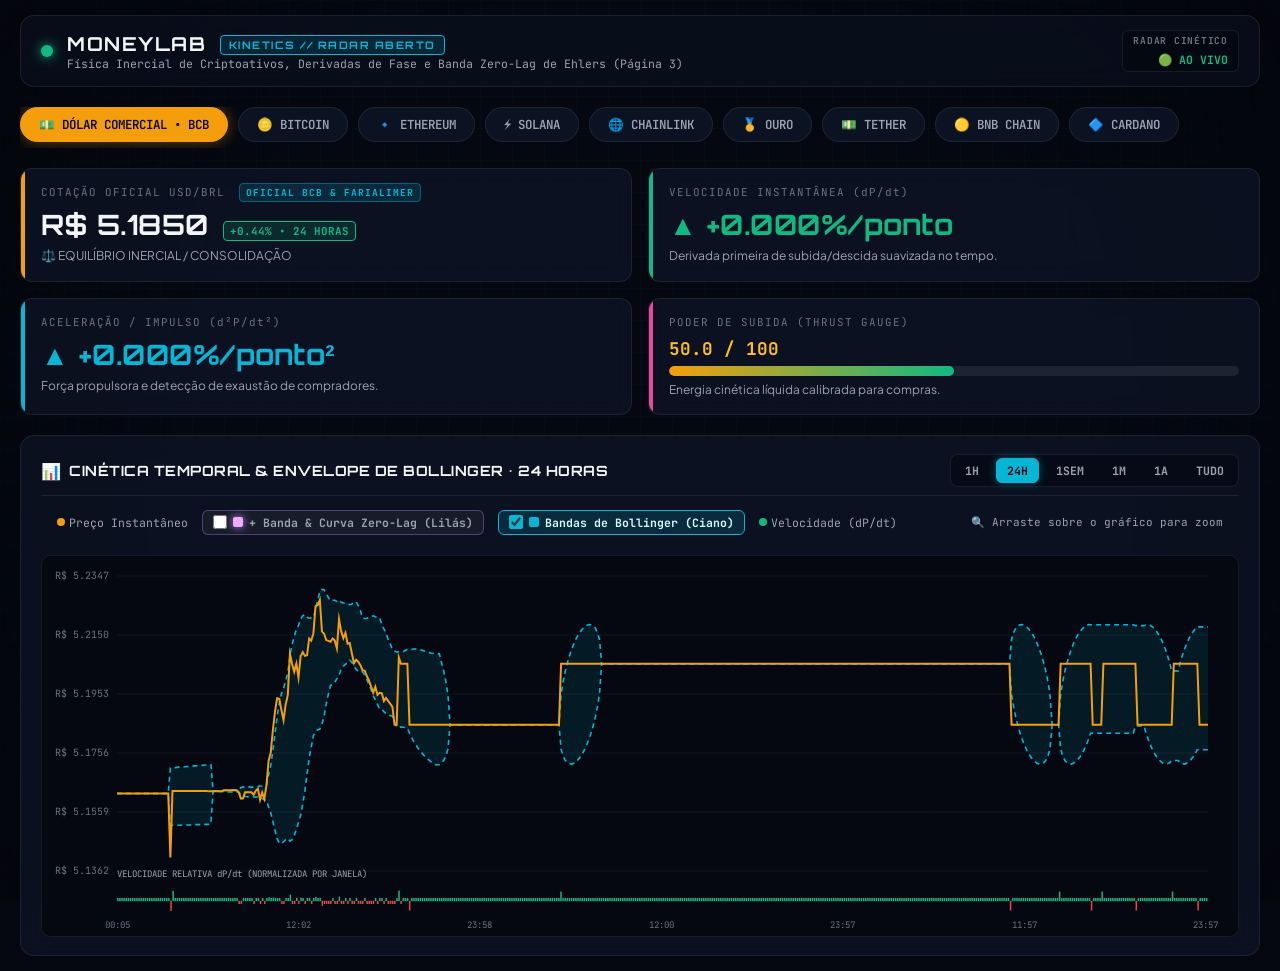
==== commit 1fe4dd4f: "fix(kinetics): fix variable hoisting TDZ and priceFmt reference error; prevent index.html overwrite" ====
--- a/index.html
+++ b/index.html
@@ -52,12 +52,12 @@
         <!-- Real-Time Kinetic Gauges & Physical Cockpit -->
         <div class="kinetics-hero-grid">
           <div class="hero-card kin-price-card">
-            <span class="card-eyebrow">COTAÇÃO AO VIVO (SPOT)</span>
+            <span class="card-eyebrow">COTAÇÃO OFICIAL USD/BRL</span>
             <div class="hero-val-row">
-              <span class="hero-number" id="kinPrice">R$ 399.540,00</span>
-              <span class="hero-tag positive" id="kinVar24h">+2.45% (24h)</span>
+              <span class="hero-number" id="kinPrice">R$ 5,1850</span>
+              <span class="hero-tag" id="kinVar24h">0.00% • 24 HORAS</span>
             </div>
-            <div class="hero-subtext" id="kinStateTag">🚀 FORTE PROPULSÃO COMPRADORA</div>
+            <div class="hero-subtext" id="kinStateTag">⚖️ EQUILÍBRIO INERCIAL</div>
           </div>
 
           <div class="hero-card kin-vel-card">
@@ -140,7 +140,7 @@
   </div>
 
   <!-- SCRIPTS OFICIAIS (IDÊNTICOS AO HARMONICUS SX) -->
-  <script src="data/charts_data.js?v=20260830_v12_smooth"></script>
-  <script src="charts-kinetics.js?v=20260830_v12_smooth"></script>
+  <script src="data/charts_data.js?v=20260831_v14_perf"></script>
+  <script src="charts-kinetics.js?v=20260831_v14_perf"></script>
 </body>
 </html>
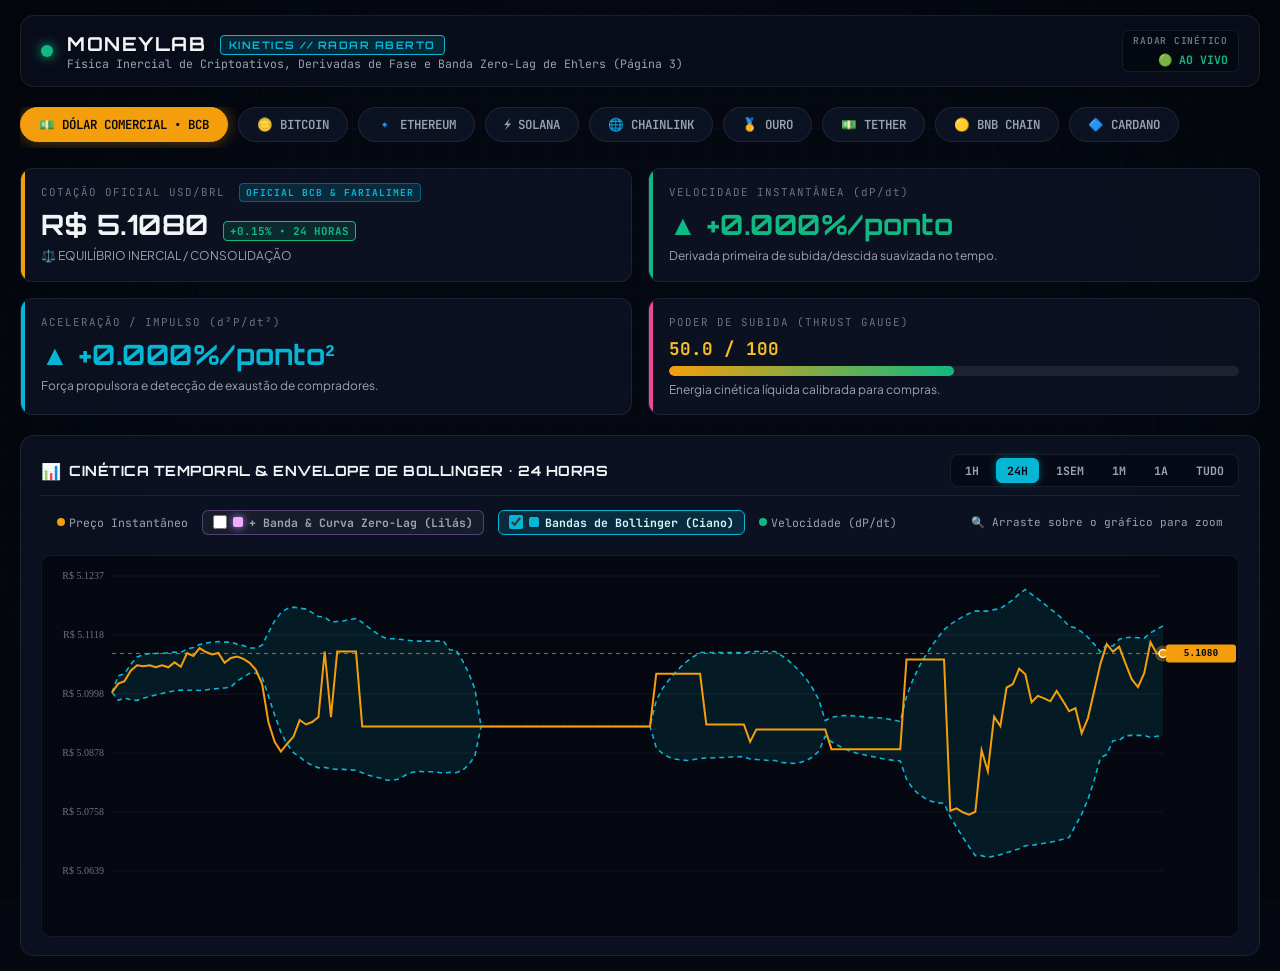
==== commit 00b40ff2: "Fix Zero-Lag bands, right axis price badge, and real-time live sync on moneylab-dashboard" ====
--- a/index.html
+++ b/index.html
@@ -140,7 +140,7 @@
   </div>
 
   <!-- SCRIPTS OFICIAIS (IDÊNTICOS AO HARMONICUS SX) -->
-  <script src="data/charts_data.js?v=20260831_v14_perf"></script>
-  <script src="charts-kinetics.js?v=20260831_v14_perf"></script>
+  <script src="data/charts_data.js?v=20260903_v15_live"></script>
+  <script src="charts-kinetics.js?v=20260903_v15_live"></script>
 </body>
 </html>
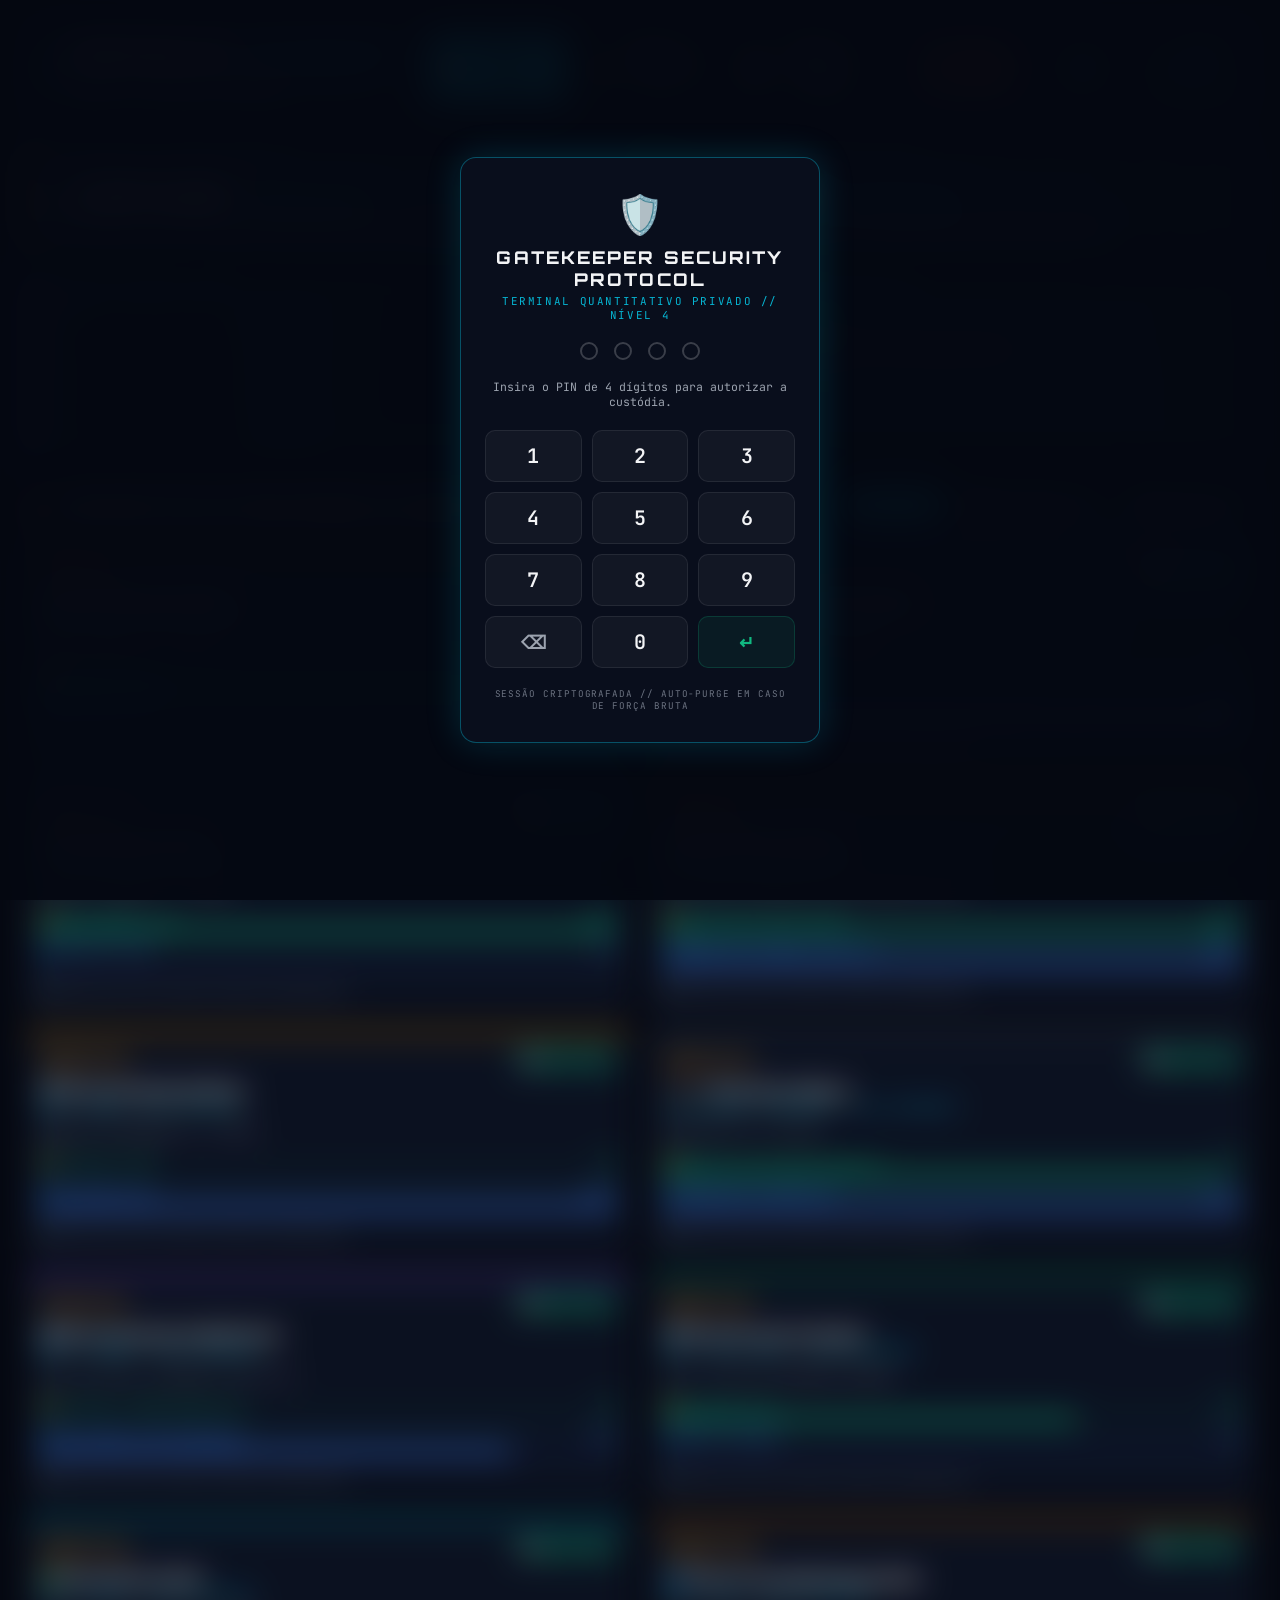
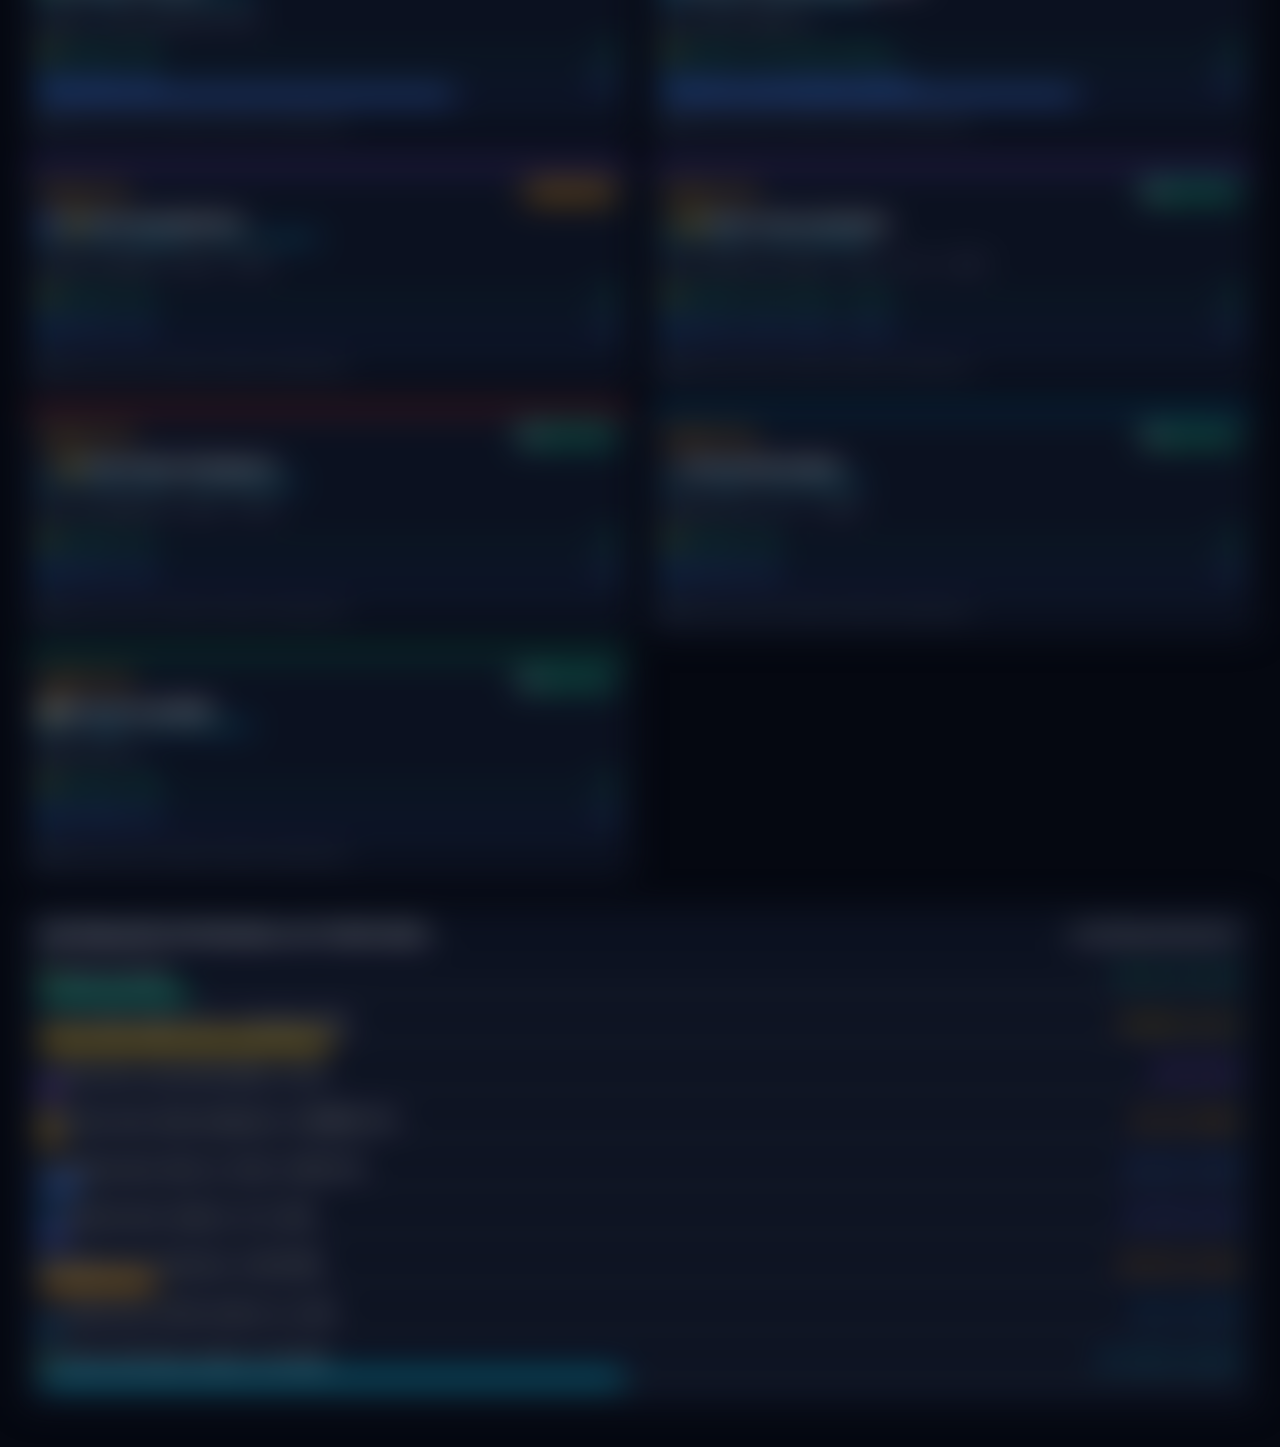
==== commit d9ee04da: "Sincronizacao completa do dashboard unificado no moneylab-dashboard (v16_live)" ====
--- a/index.html
+++ b/index.html
@@ -6,48 +6,461 @@
   <meta http-equiv="Cache-Control" content="no-cache, no-store, must-revalidate">
   <meta http-equiv="Pragma" content="no-cache">
   <meta http-equiv="Expires" content="0">
-  <title>MoneyLab // Terminal Cinético de Mercados (Página 3)</title>
-  <meta name="description" content="Terminal de Física Inercial, Derivadas de Mercado (dP/dt, d2P/dt2), Banda Zero-Lag de Ehlers e Thrust Gauge 100% ao vivo.">
+  <title>Harmonicus SX // Portfolio Tactical HUD & Spectral Synth</title>
+  <meta name="description" content="Terminal Quant & Sintetizador Espectral de Mercados Financeiros. Monitoramento Tático dos 8 Planos, Topologia Espectral e Cinética de Ativos.">
   
-  <!-- Google Fonts -->
+  <!-- Google Fonts & D3.js -->
   <link rel="preconnect" href="https://fonts.googleapis.com">
   <link rel="preconnect" href="https://fonts.gstatic.com" crossorigin>
   <link href="https://fonts.googleapis.com/css2?family=JetBrains+Mono:ital,wght@0,300;0,400;0,500;0,700;1,400&family=Orbitron:wght@500;700;900&family=Plus+Jakarta+Sans:wght@400;500;600;700&display=swap" rel="stylesheet">
+  <script src="https://d3js.org/d3.v7.min.js"></script>
   
-  <!-- CSS Stylesheet (Idêntico ao Harmonicus SX) -->
-  <link rel="stylesheet" href="style.css?v=20260829_v11_perfect">
+  <!-- CSS Stylesheet -->
+  <link rel="stylesheet" href="style.css?v=20260903_v16_live">
 </head>
 <body class="dark-synth">
   <!-- Scanlines & Ambient Matrix Grid -->
   <div class="hud-grid-overlay"></div>
   <div class="hud-vignette"></div>
 
-  <div class="app-container" style="max-width: 1400px; margin: 0 auto; padding: 15px 20px;">
+  <div class="app-container">
     <!-- TOP GLOBAL HEADER -->
-    <header class="hud-header" style="margin-bottom: 20px;">
+    <header class="hud-header">
       <div class="brand-section">
         <div class="pulse-indicator online"></div>
         <div class="brand-titles">
-          <h1 class="hud-logo">MONEYLAB <span class="badge-tag">KINETICS // RADAR ABERTO</span></h1>
-          <p class="hud-subtitle">Física Inercial de Criptoativos, Derivadas de Fase e Banda Zero-Lag de Ehlers (Página 3)</p>
-        </div>
-      </div>
-
+          <h1 class="hud-logo">HARMONICUS <span class="badge-tag">SX // QUANT HUD</span></h1>
+          <p class="hud-subtitle">Terminal Tático dos 8 Motores, Sintetizador Espectral & Cinética de Mercado</p>
+        </div>
+      </div>
+
+      <!-- 3-TAB NAVIGATION -->
+      <nav class="hud-nav-tabs">
+        <button id="tabBtnTactical" class="nav-tab active" data-page="pageTactical">
+          <span class="tab-icon">🎯</span>
+          <span class="tab-title">PÁGINA 1: RADAR TÁTICO</span>
+        </button>
+        <button id="tabBtnHarmonicus" class="nav-tab" data-page="pageHarmonicus">
+          <span class="tab-icon">📻</span>
+          <span class="tab-title">PÁGINA 2: SINTETIZADOR SX</span>
+        </button>
+        <button id="tabBtnKinetics" class="nav-tab" data-page="pageKinetics">
+          <span class="tab-icon">📈</span>
+          <span class="tab-title">PÁGINA 3: CINÉTICA & ATIVOS</span>
+        </button>
+      </nav>
+
+      <!-- AUDIO & STATUS CONTROLS -->
       <div class="header-controls">
+        <div class="audio-master-box">
+          <button id="audioToggleBtn" class="hud-btn hud-btn-synth" title="Ativar Motor de Síntese Espectral">
+            <span class="audio-icon" id="audioIcon">🔇</span>
+            <span class="btn-text" id="audioText">ÁUDIO MUTADO</span>
+          </button>
+          <div class="volume-slider-box">
+            <span class="vol-label">VOL</span>
+            <input type="range" id="masterVolume" min="0" max="1" step="0.01" value="0.5" title="Volume Geral">
+          </div>
+        </div>
+
         <div class="system-status-chip" style="display: flex; flex-direction: column; align-items: flex-end; justify-content: center; line-height: 1.25; padding: 4px 10px; background: rgba(5, 8, 17, 0.90); border: 1px solid var(--border-subtle); border-radius: 6px; min-width: 90px;">
-          <span class="chip-label" style="font-size: 0.60rem; color: var(--text-muted); font-family: var(--font-mono); font-weight: 700; letter-spacing: 0.08em;">RADAR CINÉTICO</span>
-          <span style="font-size: 0.72rem; color: #10B981; font-family: var(--font-mono); font-weight: 700;">🟢 AO VIVO</span>
+          <span class="chip-label" style="font-size: 0.60rem; color: var(--text-muted); font-family: var(--font-mono); font-weight: 700; letter-spacing: 0.08em;">AUTORUN</span>
+          <span id="autorunDate" style="font-size: 0.68rem; color: #06B6D4; font-family: var(--font-mono); font-weight: 600;">22/08/2026</span>
+          <span id="autorunTime" style="font-size: 0.82rem; color: #10B981; font-family: var(--font-mono); font-weight: 700;">22:49:00</span>
         </div>
       </div>
     </header>
 
     <!-- ========================================================================= -->
-    <!-- PÁGINA 3: CINÉTICA & DINÂMICA DE ATIVOS (GRÁFICOS & DERIVADAS) - IDÊNTICA  -->
+    <!-- PÁGINA 1: RADAR TÁTICO DA CARTEIRA (PROXIMIDADE DOS 8 PLANOS)             -->
     <!-- ========================================================================= -->
-    <section id="pageKinetics" class="hud-page active" style="display: block;">
+    <section id="pageTactical" class="hud-page active">
+      <!-- HERO PATRIMONIAL COCKPIT -->
+      <div class="cockpit-hero-grid">
+        <div class="hero-card patrimony-card">
+          <span class="card-eyebrow">PATRIMÔNIO EM CUSTÓDIA BINANCE</span>
+          <div class="hero-val-row">
+            <span class="hero-currency">R$</span>
+            <span class="hero-number" id="patrimonioTotal">1.709,72</span>
+            <span class="hero-tag positive">RECUPERAÇÃO 98,8%</span>
+          </div>
+          <div class="hero-subtext">Total Aportado: R$ 1.731,00 | Prejuízo residual reduzido para apenas <b>R$ 21,28</b>.</div>
+        </div>
+
+        <div class="hero-card cash-card">
+          <span class="card-eyebrow">CAIXA LÍQUIDO ESTRATÉGICO (BRL)</span>
+          <div class="hero-val-row">
+            <span class="hero-currency">R$</span>
+            <span class="hero-number" id="caixaLivre">1.150,00</span>
+            <span class="hero-tag neutral">67,3% DO CAPITAL</span>
+          </div>
+          <div class="hero-subtext">Munição líquida em conta Spot com latência zero para compras instantâneas.</div>
+        </div>
+
+        <div class="hero-card market-anchor-card">
+          <span class="card-eyebrow">ÂNCORAS DA REDE AO VIVO</span>
+          <div class="ticker-mini-grid">
+            <div class="ticker-item"><span class="t-sym">BTC:</span> <span class="t-val" id="tickBTC">R$ 398.820</span></div>
+            <div class="ticker-item"><span class="t-sym">LINK:</span> <span class="t-val" id="tickLINK">R$ 58,50</span></div>
+            <div class="ticker-item"><span class="t-sym">SOL:</span> <span class="t-val" id="tickSOL">R$ 486,80</span></div>
+            <div class="ticker-item"><span class="t-sym">PAXG:</span> <span class="t-val" id="tickPAXG">R$ 23.681</span></div>
+            <div class="ticker-item"><span class="t-sym">ETH:</span> <span class="t-val" id="tickETH">R$ 10.350</span></div>
+            <div class="ticker-item"><span class="t-sym">USDT:</span> <span class="t-val" id="tickUSDT">R$ 5,162</span></div>
+            <div class="ticker-item"><span class="t-sym">VIX:</span> <span class="t-val" id="tickVIX">16,09 pts</span></div>
+          </div>
+        </div>
+
+        <div class="hero-card gatekeeper-card">
+          <span class="card-eyebrow">ESTADO DO GATEKEEPER LABPOLICE</span>
+          <div class="gatekeeper-status-box">
+            <div class="status-badge-glow" id="gatekeeperBadge">🟢 VIGILÂNCIA ATIVA</div>
+            <span class="gate-detail" id="gatekeeperDetail">Fator de Lote: <b>100% (Integral)</b> | Sem tempestades</span>
+          </div>
+        </div>
+      </div>
+
+      <!-- EXECUTION PROXIMITY THERMOMETER -->
+      <div class="section-divider thermo-section-header">
+        <div class="divider-title">
+          <span class="d-icon">🔥</span>
+          <h2>TERMÔMETRO DE PROXIMIDADE DE DISPARO (100% AO VIVO)</h2>
+        </div>
+        <div class="filter-buttons">
+          <button class="filter-btn active" data-filter="all">TODOS (8)</button>
+          <button class="filter-btn" data-filter="baixo_risco">🛡️ BAIXO RISCO (5)</button>
+          <button class="filter-btn" data-filter="medio_risco">⚡ MÉDIO RISCO (3)</button>
+        </div>
+      </div>
+
+      <div class="thermometer-container" id="thermometerList">
+        <!-- Injetado via tactical-hud.js -->
+      </div>
+
+      <!-- PAINEL DE CUSTÓDIA PATRIMONIAL -->
+      <div class="tactical-bottom-grid">
+        <div class="tactical-subcard custody-alloc-card">
+          <div class="card-header-clean">
+            <h3>DISTRIBUIÇÃO PATRIMONIAL EM TEMPO REAL</h3>
+            <span class="badge-custody">CUSTÓDIA ATIVA SPOT</span>
+          </div>
+          <div class="alloc-bars" id="allocBarsContainer">
+            <!-- Injetado 100% dinamicamente via tactical-hud.js para qualquer ativo em custódia -->
+          </div>
+        </div>
+      </div>
+    </section>
+
+    <!-- ========================================================================= -->
+    <!-- PÁGINA 2: SINTETIZADOR HARMONICUS SX (TOPOLOGIA, SOM & ESPECTRO)          -->
+    <!-- ========================================================================= -->
+    <section id="pageHarmonicus" class="hud-page">
+      <div class="synth-workspace-layout">
+        
+        <!-- LEFT CONTROL DECK: RADIO TUNER & CHORDS -->
+        <aside class="hud-deck synth-control-deck">
+          <div class="deck-header">
+            <span class="deck-icon">📻</span>
+            <h2>SINTETIZADOR ANALÓGICO HARMONICUS SX</h2>
+          </div>
+
+          <!-- ANALOG RADIO TUNER KNOB -->
+          <div class="deck-group tuner-group">
+            <label class="group-label">SINTONIZADOR DE ONDAS ESPECTRAIS (RADIO TUNER)</label>
+            <div class="radio-tuner-widget">
+              <div class="knob-container">
+                <svg class="dial-face-svg" viewBox="0 0 220 220" width="220" height="220">
+                  <!-- Arco Externo de Calibração -->
+                  <path d="M 45 175 A 92 92 0 1 1 175 175" fill="none" stroke="rgba(6, 182, 212, 0.3)" stroke-width="2" stroke-dasharray="4 3" />
+                  
+                  <!-- Ticks Principais -->
+                  <line x1="63.3" y1="156.7" x2="56.3" y2="163.7" stroke="#06B6D4" stroke-width="2.5" />
+                  <line x1="44.8" y1="99.7" x2="34.9" y2="98.1" stroke="#06B6D4" stroke-width="2.5" />
+                  <line x1="80.0" y1="51.2" x2="75.5" y2="42.3" stroke="#06B6D4" stroke-width="2.5" />
+                  <line x1="140.0" y1="51.2" x2="144.5" y2="42.3" stroke="#06B6D4" stroke-width="2.5" />
+                  <line x1="175.2" y1="99.7" x2="185.1" y2="98.1" stroke="#06B6D4" stroke-width="2.5" />
+                  <line x1="156.7" y1="156.7" x2="163.7" y2="163.7" stroke="#06B6D4" stroke-width="2.5" />
+
+                  <!-- Rótulos Padronizados: MIN para Minutos, D para Dias -->
+                  <text class="svg-marker m-15m" data-marker="15m" x="42" y="180" text-anchor="middle" dominant-baseline="central">15 MIN</text>
+                  <text class="svg-marker m-1h" data-marker="1h" x="18" y="96" text-anchor="middle" dominant-baseline="central">1H</text>
+                  <text class="svg-marker m-4h" data-marker="4h" x="68" y="24" text-anchor="middle" dominant-baseline="central">4H</text>
+                  <text class="svg-marker m-24h active" data-marker="24h" x="152" y="24" text-anchor="middle" dominant-baseline="central">24H</text>
+                  <text class="svg-marker m-7d" data-marker="7d" x="202" y="96" text-anchor="middle" dominant-baseline="central">7D</text>
+                  <text class="svg-marker m-45d" data-marker="45d" x="178" y="180" text-anchor="middle" dominant-baseline="central">45D</text>
+                </svg>
+
+                <div class="rotary-dial" id="tunerDial" title="Gire o Knob com o mouse ou scroll para sintonizar a frequência">
+                  <div class="dial-indicator"></div>
+                  <div class="dial-cap">
+                    <span class="dial-center-label">TUNER</span>
+                  </div>
+                </div>
+              </div>
+
+              <div class="tuner-readout-card">
+                <div class="tro-band" id="tunerBandName">ONDAS CURTAS // DIÁRIO (24H)</div>
+                <div class="tro-freq" id="tunerBandFreq">Banda Fundamental: 24 Horas</div>
+                <p class="tro-desc" id="tunerBandDesc">Harmônico fundamental de rotação de mercado. Cointegração forte entre TradFi e Criptoativos.</p>
+              </div>
+            </div>
+          </div>
+
+          <!-- COCKPIT DE DIAGNÓSTICO ESPECTRAL & DECISÃO -->
+          <div class="deck-group spectral-cockpit-group">
+            <label class="group-label">COCKPIT ESPECTRAL & TOMADA DE DECISÃO</label>
+            
+            <div class="focused-asset-card" id="focusedAssetCard">
+              <div class="fac-header">
+                <span class="fac-badge" id="facBadge">VISÃO PANORÂMICA</span>
+                <span class="fac-hint" id="facHint">Clique em um ativo para diagnosticar</span>
+              </div>
+              <div class="fac-body">
+                <div class="fac-title" id="facTitle">🌐 REDE COMPLETA (26 ATIVOS)</div>
+                <div class="fac-meta" id="facMeta">Afinação: Multiespectral • Coerência Global Ativa</div>
+              </div>
+            </div>
+
+            <!-- QUADRO DE RELAÇÕES ESPECTRAIS -->
+            <div class="spectral-relations-panel" id="spectralRelationsPanel">
+              <div class="srp-col octave-col">
+                <div class="srp-header">
+                  <span class="srp-dot white"></span>
+                  <span class="srp-title">OITAVADOS (2^k f₀)</span>
+                  <span class="srp-count" id="countOctave">0</span>
+                </div>
+                <div class="srp-list" id="listOctave">
+                  <span class="srp-empty">Selecione um ativo</span>
+                </div>
+              </div>
+
+              <div class="srp-col harmonic-col">
+                <div class="srp-header">
+                  <span class="srp-dot cyan"></span>
+                  <span class="srp-title">HARMÔNICOS (HEDGE)</span>
+                  <span class="srp-count" id="countHarmonic">0</span>
+                </div>
+                <div class="srp-list" id="listHarmonic">
+                  <span class="srp-empty">Selecione um ativo</span>
+                </div>
+              </div>
+
+              <div class="srp-col anarmonic-col">
+                <div class="srp-header">
+                  <span class="srp-dot red"></span>
+                  <span class="srp-title">ANARMÔNICOS (TENSÃO)</span>
+                  <span class="srp-count" id="countAnarmonic">0</span>
+                </div>
+                <div class="srp-list" id="listAnarmonic">
+                  <span class="srp-empty">Selecione um ativo</span>
+                </div>
+              </div>
+            </div>
+
+            <!-- ATALHOS DE FOCO RÁPIDO -->
+            <div class="quick-focus-bar">
+              <span class="qfb-label">FOCO RÁPIDO ESTRATÉGICO:</span>
+              <div class="qfb-buttons">
+                <button class="qfb-btn" data-asset="BTCBRL" title="Focar Bitcoin (C3)">🪙 BTC</button>
+                <button class="qfb-btn" data-asset="SOLBRL" title="Focar Solana (C4)">⚡ SOL</button>
+                <button class="qfb-btn" data-asset="ETHBRL" title="Focar Ethereum (G3)">🔹 ETH</button>
+                <button class="qfb-btn" data-asset="PAXG_Ouro" title="Focar Ouro PAXG (E3)">🥇 PAXG</button>
+                <button class="qfb-btn" data-asset="USDTBRL" title="Focar Tether USD (A2)">💵 USDT</button>
+                <button class="qfb-btn" data-asset="VIX_Index" title="Focar Pânico VIX (F#3)">🛡️ VIX</button>
+                <button class="qfb-btn active" data-asset="all" title="Restaurar Visão Geral">🌐 TODOS</button>
+              </div>
+            </div>
+          </div>
+
+          <!-- BANCA DE SÍNTESE POLIFÔNICA (ATÉ 4 ATIVOS) & ARPEGGIO -->
+          <div class="deck-group polyphonic-group">
+            <div class="poly-header-row">
+              <label class="group-label" style="margin-bottom: 0;">BANCA POLIFÔNICA (ATÉ 4 ATIVOS)</label>
+              <span class="poly-slots-counter" id="polySlotsCounter">0 / 4</span>
+            </div>
+
+            <!-- CARD DE CLASSIFICAÇÃO DA TÉTRADE -->
+            <div class="poly-chord-badge" id="polyChordBadge">
+              <div class="pcb-type" id="pcbType">NENHUM ATIVO NA BANCA</div>
+              <div class="pcb-sub" id="pcbSub">Selecione até 4 nós no grafo para sintetizar acordes</div>
+            </div>
+
+            <!-- 4 SLOTS DE ATIVOS -->
+            <div class="poly-slots-grid">
+              <div class="poly-slot empty" id="polySlot0" data-index="0">
+                <span class="ps-num">①</span>
+                <span class="ps-ticker">Vazio</span>
+                <span class="ps-note">--</span>
+                <button class="ps-remove" title="Remover">×</button>
+              </div>
+              <div class="poly-slot empty" id="polySlot1" data-index="1">
+                <span class="ps-num">②</span>
+                <span class="ps-ticker">Vazio</span>
+                <span class="ps-note">--</span>
+                <button class="ps-remove" title="Remover">×</button>
+              </div>
+              <div class="poly-slot empty" id="polySlot2" data-index="2">
+                <span class="ps-num">③</span>
+                <span class="ps-ticker">Vazio</span>
+                <span class="ps-note">--</span>
+                <button class="ps-remove" title="Remover">×</button>
+              </div>
+              <div class="poly-slot empty" id="polySlot3" data-index="3">
+                <span class="ps-num">④</span>
+                <span class="ps-ticker">Vazio</span>
+                <span class="ps-note">--</span>
+                <button class="ps-remove" title="Remover">×</button>
+              </div>
+            </div>
+
+            <!-- CONTROLES DE ÁUDIO POLIFÔNICO E ARPEGGIO -->
+            <div class="poly-action-buttons">
+              <button class="poly-btn drone-btn" id="btnToggleDrone" title="Ligar/Desligar acorde contínuo com as vozes selecionadas">
+                <span class="pb-icon" id="droneIcon">🔊</span>
+                <span class="pb-text" id="droneText">ACORDE CONTÍNUO</span>
+              </button>
+              <button class="poly-btn arpeggio-btn" id="btnPlayArpeggio" title="Tocar os ativos um por um de forma melódica sequencial">
+                <span class="pb-icon" id="arpeggioIcon">▶</span>
+                <span class="pb-text" id="arpeggioText">PLAY MELODIA</span>
+              </button>
+              <button class="poly-btn clear-btn" id="btnClearPoly" title="Limpar todos os slots">
+                <span class="pb-icon">🗑️</span>
+              </button>
+            </div>
+          </div>
+
+          <!-- REAL-TIME DSP SPECTRAL OBSERVABLES -->
+          <div class="deck-group telemetry-group">
+            <label class="group-label">OBSERVÁVEIS ESPECTRAIS EM TEMPO REAL (DSP)</label>
+            <div class="telemetry-card-grid">
+              <div class="tele-item">
+                <span class="tele-label">RESSONÂNCIA PC1</span>
+                <span class="tele-val highlight" id="telePC1">39.4%</span>
+                <span class="tele-sub">Absorção Sistêmica</span>
+              </div>
+              <div class="tele-item">
+                <span class="tele-label">CICLO T0 (HOMÓDINO)</span>
+                <span class="tele-val" id="teleT0">13.7h</span>
+                <span class="tele-sub">Período Dominante</span>
+              </div>
+              <div class="tele-item">
+                <span class="tele-label">SNR (EHLERS)</span>
+                <span class="tele-val" id="teleSNR" style="color: #F59E0B;">-15.7 dB</span>
+                <span class="tele-sub">Sinal vs Ruído</span>
+              </div>
+              <div class="tele-item">
+                <span class="tele-label">FLUXO CAUSAL STE</span>
+                <span class="tele-val" id="teleSTE" style="color: #10B981;">+0.1325</span>
+                <span class="tele-sub">BTC ➔ Altcoins</span>
+              </div>
+            </div>
+          </div>
+        </aside>
+
+        <!-- CENTER & RIGHT AREA: NETWORK GRAPH & OSCILLOSCOPE -->
+        <div class="synth-main-stage">
+          <div class="hud-card oscilloscope-card">
+            <div class="card-header-clean">
+              <div class="osc-title-box">
+                <span class="ch-icon">📈</span>
+                <h3>OSCILOSCÓPIO DE SINAL EM TEMPO REAL (60 FPS)</h3>
+              </div>
+              <div class="osc-metrics">
+                <span class="om-item">PC1: <b id="oscPC1">62.8%</b></span>
+                <span class="om-item">ENTROPIA S: <b id="oscS">1.2425</b></span>
+                <span class="om-item">STE FLOW: <b id="oscSTE">+0.0213</b></span>
+              </div>
+            </div>
+            <div class="osc-canvas-wrapper">
+              <canvas id="oscCanvas" width="900" height="140"></canvas>
+            </div>
+          </div>
+
+          <div class="hud-card network-graph-card">
+            <div class="card-header-clean">
+              <div class="graph-title-box">
+                <span class="ch-icon">🌐</span>
+                <h3>GRAFO TOPOLÓGICO DOS 26 ATIVOS (MST DE MANTEGNA & COERÊNCIA)</h3>
+              </div>
+              <div class="graph-header-actions">
+                <div class="graph-legend">
+                  <span class="leg-item"><i style="background: #FFFFFF; box-shadow: 0 0 6px #FFFFFF;"></i> ⚪ Oitavado (2^k)</span>
+                  <span class="leg-item"><i style="background: #06B6D4; box-shadow: 0 0 6px #06B6D4;"></i> 🔵 Harmônico (Hedge)</span>
+                  <span class="leg-item"><i style="background: #EF4444; box-shadow: 0 0 6px #EF4444;"></i> 🔴 Anarmônico (Tensão)</span>
+                  <span class="leg-item" style="color: #F59E0B; font-weight:700;">➔ Linha de Campo STE</span>
+                </div>
+                <button id="btnResetZoom" class="mini-hud-btn" title="Centralizar e ajustar zoom do grafo">🎯 RECENTRALIZAR</button>
+              </div>
+            </div>
+            <div class="network-stage-container" id="networkGraphStage">
+              <!-- HUD FIXO DE INSPEÇÃO ESPECTRAL NO CANTO SUPERIOR ESQUERDO -->
+              <div class="fixed-node-inspector" id="fixedNodeInspector">
+                <div class="fni-header">
+                  <span class="fni-tag" id="fniTag">INSPEÇÃO ESPECTRAL</span>
+                  <span class="fni-live">● VIVO</span>
+                </div>
+                <div class="fni-body" id="fniBody">
+                  <div class="fni-title" id="fniTitle">PASSE O MOUSE NO GRAFO</div>
+                  <div class="fni-sub" id="fniSub">Inspecione afinação (Hz), classe e volatilidade instantânea</div>
+                </div>
+              </div>
+
+              <!-- HUD FIXO DE ATIVOS SELECIONADOS NO CANTO SUPERIOR DIREITO -->
+              <div class="fixed-selection-tray" id="fixedSelectionTray">
+                <div class="fst-header">
+                  <span class="fst-label">BANCA ATIVA (ATÉ 4)</span>
+                  <span class="fst-chord" id="fstChordBadge">SOLO</span>
+                </div>
+                <div class="fst-badges-row" id="fstBadgesRow">
+                  <span class="fst-empty-hint">Nenhum ativo (clique nos nós)</span>
+                </div>
+              </div>
+
+              <div class="graph-nav-hint">🖱️ Clique para selecionar até 4 ativos • Arraste nós para mover • Scroll para Zoom</div>
+            </div>
+          </div>
+
+          <div class="synth-footer-grid">
+            <div class="hud-card cwt-card">
+              <div class="card-header-clean">
+                <span class="ch-icon">🌊</span>
+                <h3>DENSIDADE DE CHOQUE (CWT MORLET CONTÍNUA)</h3>
+              </div>
+              <div class="cwt-bars-visual" id="cwtBarsContainer"></div>
+            </div>
+
+            <div class="hud-card ste-card">
+              <div class="card-header-clean">
+                <span class="ch-icon">⚡</span>
+                <h3>PROPAGAÇÃO CAUSAL DE INFORMAÇÃO (STE)</h3>
+              </div>
+              <div class="ste-visual-box">
+                <div class="ste-arrow-flow">
+                  <div class="ste-node btc">BTC (Líder)</div>
+                  <div class="ste-stream">
+                    <span class="stream-line"></span>
+                    <span class="stream-val">+0.0213 bit/tick</span>
+                  </div>
+                  <div class="ste-node alt">ALTCOINS (Seguidoras)</div>
+                </div>
+                <p class="ste-desc">O fluxo de informação causal está <b>positivo e alinhado</b>. As altcoins confirmam o sinal do Bitcoin sem divergências destrutivas.</p>
+              </div>
+            </div>
+          </div>
+
+        </div>
+
+      </div>
+    </section>
+
+    <!-- ========================================================================= -->
+    <!-- PÁGINA 3: CINÉTICA & DINÂMICA DE ATIVOS (GRÁFICOS & DERIVADAS)             -->
+    <!-- ========================================================================= -->
+    <section id="pageKinetics" class="hud-page">
       <div class="kinetics-layout">
-        <!-- Asset Selector Pills (Injetado dinamicamente via charts-kinetics.js com .asset-pill-btn) -->
-        <div class="asset-pills-bar" id="assetPillsContainer"></div>
+        <!-- Asset Selector Pills -->
+        <div class="asset-pills-bar" id="assetPillsContainer">
+          <!-- Injetado dinamicamente via charts-kinetics.js -->
+        </div>
 
         <!-- Real-Time Kinetic Gauges & Physical Cockpit -->
         <div class="kinetics-hero-grid">
@@ -137,10 +550,27 @@
         </div>
       </div>
     </section>
+
   </div>
 
-  <!-- SCRIPTS OFICIAIS (IDÊNTICOS AO HARMONICUS SX) -->
-  <script src="data/charts_data.js?v=20260903_v15_live"></script>
-  <script src="charts-kinetics.js?v=20260903_v15_live"></script>
+  <!-- MODAL DE CONTROLE EXECUTIVO & HISTÓRICO DO PLANO (PAGE 1) -->
+  <div class="hud-modal-overlay" id="planModalOverlay">
+    <div class="hud-modal-card" id="planModalCard">
+      <button class="modal-close-btn" id="modalCloseBtn" title="Fechar Modal">✕</button>
+      <div id="planModalContent">
+        <!-- Injetado dinamicamente via tactical-hud.js -->
+      </div>
+    </div>
+  </div>
+
+  <!-- SCRIPTS OFICIAIS HARMONICUS SX -->
+  <script src="gatekeeper-lock.js?v=20260903_v16_live"></script>
+  <script src="data/planos_data.js?v=20260903_v16_live"></script>
+  <script src="data/harmonicus_sx_data.js?v=20260903_v16_live"></script>
+  <script src="data/charts_data.js?v=20260903_v16_live"></script>
+  <script src="audio-engine.js?v=20260903_v16_live"></script>
+  <script src="tactical-hud.js?v=20260903_v16_live"></script>
+  <script src="harmonicus-sx.js?v=20260903_v16_live"></script>
+  <script src="charts-kinetics.js?v=20260903_v16_live"></script>
 </body>
 </html>
--- a/style.css
+++ b/style.css
@@ -2371,6 +2371,7 @@
   .synth-footer-grid { grid-template-columns: 1fr; }
 }
 
+
 /* ==============================================================================
    GATEKEEPER SECURITY LOCK OVERLAY (CYBERPUNK GLASS-BLUR)
    ============================================================================== */
@@ -2560,6 +2561,3 @@
   40%, 80% { transform: translateX(10px); }
 }
 
-
-/* Chart Toggle Badges */
-.chart-toggle-badge:hover { filter: brightness(1.2); transform: translateY(-1px); }
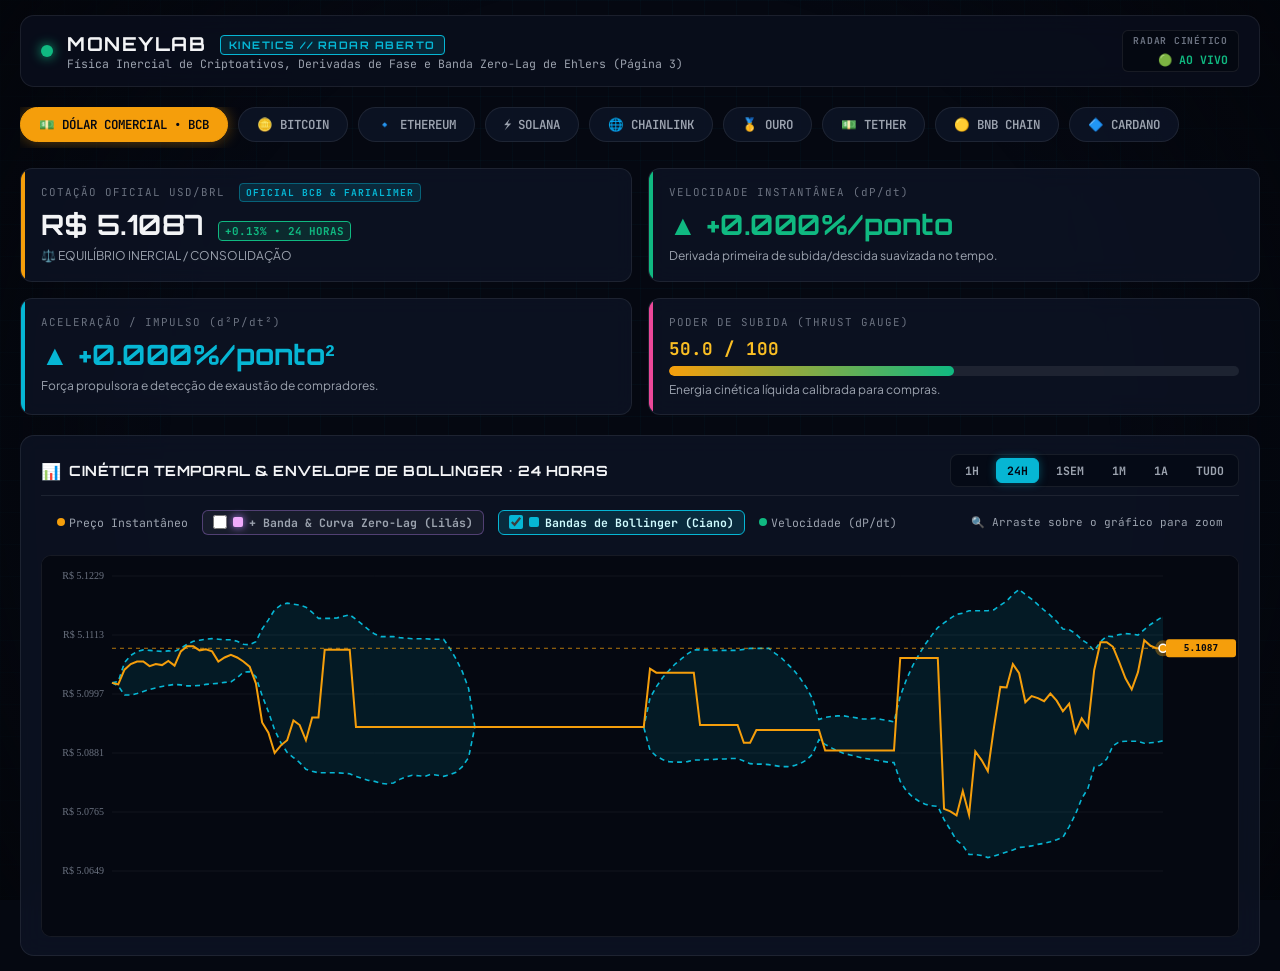
==== commit 08e57a9a: "Restaurar Radar Cinetico Publico (Pagina 3 aberta) sem PIN, senha ou dados sigilosos" ====
--- a/index.html
+++ b/index.html
@@ -6,468 +6,55 @@
   <meta http-equiv="Cache-Control" content="no-cache, no-store, must-revalidate">
   <meta http-equiv="Pragma" content="no-cache">
   <meta http-equiv="Expires" content="0">
-  <title>Harmonicus SX // Portfolio Tactical HUD & Spectral Synth</title>
-  <meta name="description" content="Terminal Quant & Sintetizador Espectral de Mercados Financeiros. Monitoramento Tático dos 8 Planos, Topologia Espectral e Cinética de Ativos.">
+  <title>MoneyLab // Terminal Cinético de Mercados (Página 3)</title>
+  <meta name="description" content="Terminal de Física Inercial, Derivadas de Mercado (dP/dt, d2P/dt2), Banda Zero-Lag de Ehlers e Thrust Gauge 100% ao vivo.">
   
-  <!-- Google Fonts & D3.js -->
+  <!-- Google Fonts -->
   <link rel="preconnect" href="https://fonts.googleapis.com">
   <link rel="preconnect" href="https://fonts.gstatic.com" crossorigin>
   <link href="https://fonts.googleapis.com/css2?family=JetBrains+Mono:ital,wght@0,300;0,400;0,500;0,700;1,400&family=Orbitron:wght@500;700;900&family=Plus+Jakarta+Sans:wght@400;500;600;700&display=swap" rel="stylesheet">
-  <script src="https://d3js.org/d3.v7.min.js"></script>
   
   <!-- CSS Stylesheet -->
-  <link rel="stylesheet" href="style.css?v=20260903_v16_live">
+  <link rel="stylesheet" href="style.css?v=20260903_v17_live">
 </head>
 <body class="dark-synth">
   <!-- Scanlines & Ambient Matrix Grid -->
   <div class="hud-grid-overlay"></div>
   <div class="hud-vignette"></div>
 
-  <div class="app-container">
+  <div class="app-container" style="max-width: 1400px; margin: 0 auto; padding: 15px 20px;">
     <!-- TOP GLOBAL HEADER -->
-    <header class="hud-header">
+    <header class="hud-header" style="margin-bottom: 20px;">
       <div class="brand-section">
         <div class="pulse-indicator online"></div>
         <div class="brand-titles">
-          <h1 class="hud-logo">HARMONICUS <span class="badge-tag">SX // QUANT HUD</span></h1>
-          <p class="hud-subtitle">Terminal Tático dos 8 Motores, Sintetizador Espectral & Cinética de Mercado</p>
+          <h1 class="hud-logo">MONEYLAB <span class="badge-tag">KINETICS // RADAR ABERTO</span></h1>
+          <p class="hud-subtitle">Física Inercial de Criptoativos, Derivadas de Fase e Banda Zero-Lag de Ehlers (Página 3)</p>
         </div>
       </div>
 
-      <!-- 3-TAB NAVIGATION -->
-      <nav class="hud-nav-tabs">
-        <button id="tabBtnTactical" class="nav-tab active" data-page="pageTactical">
-          <span class="tab-icon">🎯</span>
-          <span class="tab-title">PÁGINA 1: RADAR TÁTICO</span>
-        </button>
-        <button id="tabBtnHarmonicus" class="nav-tab" data-page="pageHarmonicus">
-          <span class="tab-icon">📻</span>
-          <span class="tab-title">PÁGINA 2: SINTETIZADOR SX</span>
-        </button>
-        <button id="tabBtnKinetics" class="nav-tab" data-page="pageKinetics">
-          <span class="tab-icon">📈</span>
-          <span class="tab-title">PÁGINA 3: CINÉTICA & ATIVOS</span>
-        </button>
-      </nav>
-
-      <!-- AUDIO & STATUS CONTROLS -->
       <div class="header-controls">
-        <div class="audio-master-box">
-          <button id="audioToggleBtn" class="hud-btn hud-btn-synth" title="Ativar Motor de Síntese Espectral">
-            <span class="audio-icon" id="audioIcon">🔇</span>
-            <span class="btn-text" id="audioText">ÁUDIO MUTADO</span>
-          </button>
-          <div class="volume-slider-box">
-            <span class="vol-label">VOL</span>
-            <input type="range" id="masterVolume" min="0" max="1" step="0.01" value="0.5" title="Volume Geral">
-          </div>
-        </div>
-
         <div class="system-status-chip" style="display: flex; flex-direction: column; align-items: flex-end; justify-content: center; line-height: 1.25; padding: 4px 10px; background: rgba(5, 8, 17, 0.90); border: 1px solid var(--border-subtle); border-radius: 6px; min-width: 90px;">
-          <span class="chip-label" style="font-size: 0.60rem; color: var(--text-muted); font-family: var(--font-mono); font-weight: 700; letter-spacing: 0.08em;">AUTORUN</span>
-          <span id="autorunDate" style="font-size: 0.68rem; color: #06B6D4; font-family: var(--font-mono); font-weight: 600;">22/08/2026</span>
-          <span id="autorunTime" style="font-size: 0.82rem; color: #10B981; font-family: var(--font-mono); font-weight: 700;">22:49:00</span>
+          <span class="chip-label" style="font-size: 0.60rem; color: var(--text-muted); font-family: var(--font-mono); font-weight: 700; letter-spacing: 0.08em;">RADAR CINÉTICO</span>
+          <span style="font-size: 0.72rem; color: #10B981; font-family: var(--font-mono); font-weight: 700;">🟢 AO VIVO</span>
         </div>
       </div>
     </header>
 
     <!-- ========================================================================= -->
-    <!-- PÁGINA 1: RADAR TÁTICO DA CARTEIRA (PROXIMIDADE DOS 8 PLANOS)             -->
+    <!-- PÁGINA 3: CINÉTICA & DINÂMICA DE ATIVOS (GRÁFICOS & DERIVADAS) - ABERTA   -->
     <!-- ========================================================================= -->
-    <section id="pageTactical" class="hud-page active">
-      <!-- HERO PATRIMONIAL COCKPIT -->
-      <div class="cockpit-hero-grid">
-        <div class="hero-card patrimony-card">
-          <span class="card-eyebrow">PATRIMÔNIO EM CUSTÓDIA BINANCE</span>
-          <div class="hero-val-row">
-            <span class="hero-currency">R$</span>
-            <span class="hero-number" id="patrimonioTotal">1.709,72</span>
-            <span class="hero-tag positive">RECUPERAÇÃO 98,8%</span>
-          </div>
-          <div class="hero-subtext">Total Aportado: R$ 1.731,00 | Prejuízo residual reduzido para apenas <b>R$ 21,28</b>.</div>
-        </div>
-
-        <div class="hero-card cash-card">
-          <span class="card-eyebrow">CAIXA LÍQUIDO ESTRATÉGICO (BRL)</span>
-          <div class="hero-val-row">
-            <span class="hero-currency">R$</span>
-            <span class="hero-number" id="caixaLivre">1.150,00</span>
-            <span class="hero-tag neutral">67,3% DO CAPITAL</span>
-          </div>
-          <div class="hero-subtext">Munição líquida em conta Spot com latência zero para compras instantâneas.</div>
-        </div>
-
-        <div class="hero-card market-anchor-card">
-          <span class="card-eyebrow">ÂNCORAS DA REDE AO VIVO</span>
-          <div class="ticker-mini-grid">
-            <div class="ticker-item"><span class="t-sym">BTC:</span> <span class="t-val" id="tickBTC">R$ 398.820</span></div>
-            <div class="ticker-item"><span class="t-sym">LINK:</span> <span class="t-val" id="tickLINK">R$ 58,50</span></div>
-            <div class="ticker-item"><span class="t-sym">SOL:</span> <span class="t-val" id="tickSOL">R$ 486,80</span></div>
-            <div class="ticker-item"><span class="t-sym">PAXG:</span> <span class="t-val" id="tickPAXG">R$ 23.681</span></div>
-            <div class="ticker-item"><span class="t-sym">ETH:</span> <span class="t-val" id="tickETH">R$ 10.350</span></div>
-            <div class="ticker-item"><span class="t-sym">USDT:</span> <span class="t-val" id="tickUSDT">R$ 5,162</span></div>
-            <div class="ticker-item"><span class="t-sym">VIX:</span> <span class="t-val" id="tickVIX">16,09 pts</span></div>
-          </div>
-        </div>
-
-        <div class="hero-card gatekeeper-card">
-          <span class="card-eyebrow">ESTADO DO GATEKEEPER LABPOLICE</span>
-          <div class="gatekeeper-status-box">
-            <div class="status-badge-glow" id="gatekeeperBadge">🟢 VIGILÂNCIA ATIVA</div>
-            <span class="gate-detail" id="gatekeeperDetail">Fator de Lote: <b>100% (Integral)</b> | Sem tempestades</span>
-          </div>
-        </div>
-      </div>
-
-      <!-- EXECUTION PROXIMITY THERMOMETER -->
-      <div class="section-divider thermo-section-header">
-        <div class="divider-title">
-          <span class="d-icon">🔥</span>
-          <h2>TERMÔMETRO DE PROXIMIDADE DE DISPARO (100% AO VIVO)</h2>
-        </div>
-        <div class="filter-buttons">
-          <button class="filter-btn active" data-filter="all">TODOS (8)</button>
-          <button class="filter-btn" data-filter="baixo_risco">🛡️ BAIXO RISCO (5)</button>
-          <button class="filter-btn" data-filter="medio_risco">⚡ MÉDIO RISCO (3)</button>
-        </div>
-      </div>
-
-      <div class="thermometer-container" id="thermometerList">
-        <!-- Injetado via tactical-hud.js -->
-      </div>
-
-      <!-- PAINEL DE CUSTÓDIA PATRIMONIAL -->
-      <div class="tactical-bottom-grid">
-        <div class="tactical-subcard custody-alloc-card">
-          <div class="card-header-clean">
-            <h3>DISTRIBUIÇÃO PATRIMONIAL EM TEMPO REAL</h3>
-            <span class="badge-custody">CUSTÓDIA ATIVA SPOT</span>
-          </div>
-          <div class="alloc-bars" id="allocBarsContainer">
-            <!-- Injetado 100% dinamicamente via tactical-hud.js para qualquer ativo em custódia -->
-          </div>
-        </div>
-      </div>
-    </section>
-
-    <!-- ========================================================================= -->
-    <!-- PÁGINA 2: SINTETIZADOR HARMONICUS SX (TOPOLOGIA, SOM & ESPECTRO)          -->
-    <!-- ========================================================================= -->
-    <section id="pageHarmonicus" class="hud-page">
-      <div class="synth-workspace-layout">
-        
-        <!-- LEFT CONTROL DECK: RADIO TUNER & CHORDS -->
-        <aside class="hud-deck synth-control-deck">
-          <div class="deck-header">
-            <span class="deck-icon">📻</span>
-            <h2>SINTETIZADOR ANALÓGICO HARMONICUS SX</h2>
-          </div>
-
-          <!-- ANALOG RADIO TUNER KNOB -->
-          <div class="deck-group tuner-group">
-            <label class="group-label">SINTONIZADOR DE ONDAS ESPECTRAIS (RADIO TUNER)</label>
-            <div class="radio-tuner-widget">
-              <div class="knob-container">
-                <svg class="dial-face-svg" viewBox="0 0 220 220" width="220" height="220">
-                  <!-- Arco Externo de Calibração -->
-                  <path d="M 45 175 A 92 92 0 1 1 175 175" fill="none" stroke="rgba(6, 182, 212, 0.3)" stroke-width="2" stroke-dasharray="4 3" />
-                  
-                  <!-- Ticks Principais -->
-                  <line x1="63.3" y1="156.7" x2="56.3" y2="163.7" stroke="#06B6D4" stroke-width="2.5" />
-                  <line x1="44.8" y1="99.7" x2="34.9" y2="98.1" stroke="#06B6D4" stroke-width="2.5" />
-                  <line x1="80.0" y1="51.2" x2="75.5" y2="42.3" stroke="#06B6D4" stroke-width="2.5" />
-                  <line x1="140.0" y1="51.2" x2="144.5" y2="42.3" stroke="#06B6D4" stroke-width="2.5" />
-                  <line x1="175.2" y1="99.7" x2="185.1" y2="98.1" stroke="#06B6D4" stroke-width="2.5" />
-                  <line x1="156.7" y1="156.7" x2="163.7" y2="163.7" stroke="#06B6D4" stroke-width="2.5" />
-
-                  <!-- Rótulos Padronizados: MIN para Minutos, D para Dias -->
-                  <text class="svg-marker m-15m" data-marker="15m" x="42" y="180" text-anchor="middle" dominant-baseline="central">15 MIN</text>
-                  <text class="svg-marker m-1h" data-marker="1h" x="18" y="96" text-anchor="middle" dominant-baseline="central">1H</text>
-                  <text class="svg-marker m-4h" data-marker="4h" x="68" y="24" text-anchor="middle" dominant-baseline="central">4H</text>
-                  <text class="svg-marker m-24h active" data-marker="24h" x="152" y="24" text-anchor="middle" dominant-baseline="central">24H</text>
-                  <text class="svg-marker m-7d" data-marker="7d" x="202" y="96" text-anchor="middle" dominant-baseline="central">7D</text>
-                  <text class="svg-marker m-45d" data-marker="45d" x="178" y="180" text-anchor="middle" dominant-baseline="central">45D</text>
-                </svg>
-
-                <div class="rotary-dial" id="tunerDial" title="Gire o Knob com o mouse ou scroll para sintonizar a frequência">
-                  <div class="dial-indicator"></div>
-                  <div class="dial-cap">
-                    <span class="dial-center-label">TUNER</span>
-                  </div>
-                </div>
-              </div>
-
-              <div class="tuner-readout-card">
-                <div class="tro-band" id="tunerBandName">ONDAS CURTAS // DIÁRIO (24H)</div>
-                <div class="tro-freq" id="tunerBandFreq">Banda Fundamental: 24 Horas</div>
-                <p class="tro-desc" id="tunerBandDesc">Harmônico fundamental de rotação de mercado. Cointegração forte entre TradFi e Criptoativos.</p>
-              </div>
-            </div>
-          </div>
-
-          <!-- COCKPIT DE DIAGNÓSTICO ESPECTRAL & DECISÃO -->
-          <div class="deck-group spectral-cockpit-group">
-            <label class="group-label">COCKPIT ESPECTRAL & TOMADA DE DECISÃO</label>
-            
-            <div class="focused-asset-card" id="focusedAssetCard">
-              <div class="fac-header">
-                <span class="fac-badge" id="facBadge">VISÃO PANORÂMICA</span>
-                <span class="fac-hint" id="facHint">Clique em um ativo para diagnosticar</span>
-              </div>
-              <div class="fac-body">
-                <div class="fac-title" id="facTitle">🌐 REDE COMPLETA (26 ATIVOS)</div>
-                <div class="fac-meta" id="facMeta">Afinação: Multiespectral • Coerência Global Ativa</div>
-              </div>
-            </div>
-
-            <!-- QUADRO DE RELAÇÕES ESPECTRAIS -->
-            <div class="spectral-relations-panel" id="spectralRelationsPanel">
-              <div class="srp-col octave-col">
-                <div class="srp-header">
-                  <span class="srp-dot white"></span>
-                  <span class="srp-title">OITAVADOS (2^k f₀)</span>
-                  <span class="srp-count" id="countOctave">0</span>
-                </div>
-                <div class="srp-list" id="listOctave">
-                  <span class="srp-empty">Selecione um ativo</span>
-                </div>
-              </div>
-
-              <div class="srp-col harmonic-col">
-                <div class="srp-header">
-                  <span class="srp-dot cyan"></span>
-                  <span class="srp-title">HARMÔNICOS (HEDGE)</span>
-                  <span class="srp-count" id="countHarmonic">0</span>
-                </div>
-                <div class="srp-list" id="listHarmonic">
-                  <span class="srp-empty">Selecione um ativo</span>
-                </div>
-              </div>
-
-              <div class="srp-col anarmonic-col">
-                <div class="srp-header">
-                  <span class="srp-dot red"></span>
-                  <span class="srp-title">ANARMÔNICOS (TENSÃO)</span>
-                  <span class="srp-count" id="countAnarmonic">0</span>
-                </div>
-                <div class="srp-list" id="listAnarmonic">
-                  <span class="srp-empty">Selecione um ativo</span>
-                </div>
-              </div>
-            </div>
-
-            <!-- ATALHOS DE FOCO RÁPIDO -->
-            <div class="quick-focus-bar">
-              <span class="qfb-label">FOCO RÁPIDO ESTRATÉGICO:</span>
-              <div class="qfb-buttons">
-                <button class="qfb-btn" data-asset="BTCBRL" title="Focar Bitcoin (C3)">🪙 BTC</button>
-                <button class="qfb-btn" data-asset="SOLBRL" title="Focar Solana (C4)">⚡ SOL</button>
-                <button class="qfb-btn" data-asset="ETHBRL" title="Focar Ethereum (G3)">🔹 ETH</button>
-                <button class="qfb-btn" data-asset="PAXG_Ouro" title="Focar Ouro PAXG (E3)">🥇 PAXG</button>
-                <button class="qfb-btn" data-asset="USDTBRL" title="Focar Tether USD (A2)">💵 USDT</button>
-                <button class="qfb-btn" data-asset="VIX_Index" title="Focar Pânico VIX (F#3)">🛡️ VIX</button>
-                <button class="qfb-btn active" data-asset="all" title="Restaurar Visão Geral">🌐 TODOS</button>
-              </div>
-            </div>
-          </div>
-
-          <!-- BANCA DE SÍNTESE POLIFÔNICA (ATÉ 4 ATIVOS) & ARPEGGIO -->
-          <div class="deck-group polyphonic-group">
-            <div class="poly-header-row">
-              <label class="group-label" style="margin-bottom: 0;">BANCA POLIFÔNICA (ATÉ 4 ATIVOS)</label>
-              <span class="poly-slots-counter" id="polySlotsCounter">0 / 4</span>
-            </div>
-
-            <!-- CARD DE CLASSIFICAÇÃO DA TÉTRADE -->
-            <div class="poly-chord-badge" id="polyChordBadge">
-              <div class="pcb-type" id="pcbType">NENHUM ATIVO NA BANCA</div>
-              <div class="pcb-sub" id="pcbSub">Selecione até 4 nós no grafo para sintetizar acordes</div>
-            </div>
-
-            <!-- 4 SLOTS DE ATIVOS -->
-            <div class="poly-slots-grid">
-              <div class="poly-slot empty" id="polySlot0" data-index="0">
-                <span class="ps-num">①</span>
-                <span class="ps-ticker">Vazio</span>
-                <span class="ps-note">--</span>
-                <button class="ps-remove" title="Remover">×</button>
-              </div>
-              <div class="poly-slot empty" id="polySlot1" data-index="1">
-                <span class="ps-num">②</span>
-                <span class="ps-ticker">Vazio</span>
-                <span class="ps-note">--</span>
-                <button class="ps-remove" title="Remover">×</button>
-              </div>
-              <div class="poly-slot empty" id="polySlot2" data-index="2">
-                <span class="ps-num">③</span>
-                <span class="ps-ticker">Vazio</span>
-                <span class="ps-note">--</span>
-                <button class="ps-remove" title="Remover">×</button>
-              </div>
-              <div class="poly-slot empty" id="polySlot3" data-index="3">
-                <span class="ps-num">④</span>
-                <span class="ps-ticker">Vazio</span>
-                <span class="ps-note">--</span>
-                <button class="ps-remove" title="Remover">×</button>
-              </div>
-            </div>
-
-            <!-- CONTROLES DE ÁUDIO POLIFÔNICO E ARPEGGIO -->
-            <div class="poly-action-buttons">
-              <button class="poly-btn drone-btn" id="btnToggleDrone" title="Ligar/Desligar acorde contínuo com as vozes selecionadas">
-                <span class="pb-icon" id="droneIcon">🔊</span>
-                <span class="pb-text" id="droneText">ACORDE CONTÍNUO</span>
-              </button>
-              <button class="poly-btn arpeggio-btn" id="btnPlayArpeggio" title="Tocar os ativos um por um de forma melódica sequencial">
-                <span class="pb-icon" id="arpeggioIcon">▶</span>
-                <span class="pb-text" id="arpeggioText">PLAY MELODIA</span>
-              </button>
-              <button class="poly-btn clear-btn" id="btnClearPoly" title="Limpar todos os slots">
-                <span class="pb-icon">🗑️</span>
-              </button>
-            </div>
-          </div>
-
-          <!-- REAL-TIME DSP SPECTRAL OBSERVABLES -->
-          <div class="deck-group telemetry-group">
-            <label class="group-label">OBSERVÁVEIS ESPECTRAIS EM TEMPO REAL (DSP)</label>
-            <div class="telemetry-card-grid">
-              <div class="tele-item">
-                <span class="tele-label">RESSONÂNCIA PC1</span>
-                <span class="tele-val highlight" id="telePC1">39.4%</span>
-                <span class="tele-sub">Absorção Sistêmica</span>
-              </div>
-              <div class="tele-item">
-                <span class="tele-label">CICLO T0 (HOMÓDINO)</span>
-                <span class="tele-val" id="teleT0">13.7h</span>
-                <span class="tele-sub">Período Dominante</span>
-              </div>
-              <div class="tele-item">
-                <span class="tele-label">SNR (EHLERS)</span>
-                <span class="tele-val" id="teleSNR" style="color: #F59E0B;">-15.7 dB</span>
-                <span class="tele-sub">Sinal vs Ruído</span>
-              </div>
-              <div class="tele-item">
-                <span class="tele-label">FLUXO CAUSAL STE</span>
-                <span class="tele-val" id="teleSTE" style="color: #10B981;">+0.1325</span>
-                <span class="tele-sub">BTC ➔ Altcoins</span>
-              </div>
-            </div>
-          </div>
-        </aside>
-
-        <!-- CENTER & RIGHT AREA: NETWORK GRAPH & OSCILLOSCOPE -->
-        <div class="synth-main-stage">
-          <div class="hud-card oscilloscope-card">
-            <div class="card-header-clean">
-              <div class="osc-title-box">
-                <span class="ch-icon">📈</span>
-                <h3>OSCILOSCÓPIO DE SINAL EM TEMPO REAL (60 FPS)</h3>
-              </div>
-              <div class="osc-metrics">
-                <span class="om-item">PC1: <b id="oscPC1">62.8%</b></span>
-                <span class="om-item">ENTROPIA S: <b id="oscS">1.2425</b></span>
-                <span class="om-item">STE FLOW: <b id="oscSTE">+0.0213</b></span>
-              </div>
-            </div>
-            <div class="osc-canvas-wrapper">
-              <canvas id="oscCanvas" width="900" height="140"></canvas>
-            </div>
-          </div>
-
-          <div class="hud-card network-graph-card">
-            <div class="card-header-clean">
-              <div class="graph-title-box">
-                <span class="ch-icon">🌐</span>
-                <h3>GRAFO TOPOLÓGICO DOS 26 ATIVOS (MST DE MANTEGNA & COERÊNCIA)</h3>
-              </div>
-              <div class="graph-header-actions">
-                <div class="graph-legend">
-                  <span class="leg-item"><i style="background: #FFFFFF; box-shadow: 0 0 6px #FFFFFF;"></i> ⚪ Oitavado (2^k)</span>
-                  <span class="leg-item"><i style="background: #06B6D4; box-shadow: 0 0 6px #06B6D4;"></i> 🔵 Harmônico (Hedge)</span>
-                  <span class="leg-item"><i style="background: #EF4444; box-shadow: 0 0 6px #EF4444;"></i> 🔴 Anarmônico (Tensão)</span>
-                  <span class="leg-item" style="color: #F59E0B; font-weight:700;">➔ Linha de Campo STE</span>
-                </div>
-                <button id="btnResetZoom" class="mini-hud-btn" title="Centralizar e ajustar zoom do grafo">🎯 RECENTRALIZAR</button>
-              </div>
-            </div>
-            <div class="network-stage-container" id="networkGraphStage">
-              <!-- HUD FIXO DE INSPEÇÃO ESPECTRAL NO CANTO SUPERIOR ESQUERDO -->
-              <div class="fixed-node-inspector" id="fixedNodeInspector">
-                <div class="fni-header">
-                  <span class="fni-tag" id="fniTag">INSPEÇÃO ESPECTRAL</span>
-                  <span class="fni-live">● VIVO</span>
-                </div>
-                <div class="fni-body" id="fniBody">
-                  <div class="fni-title" id="fniTitle">PASSE O MOUSE NO GRAFO</div>
-                  <div class="fni-sub" id="fniSub">Inspecione afinação (Hz), classe e volatilidade instantânea</div>
-                </div>
-              </div>
-
-              <!-- HUD FIXO DE ATIVOS SELECIONADOS NO CANTO SUPERIOR DIREITO -->
-              <div class="fixed-selection-tray" id="fixedSelectionTray">
-                <div class="fst-header">
-                  <span class="fst-label">BANCA ATIVA (ATÉ 4)</span>
-                  <span class="fst-chord" id="fstChordBadge">SOLO</span>
-                </div>
-                <div class="fst-badges-row" id="fstBadgesRow">
-                  <span class="fst-empty-hint">Nenhum ativo (clique nos nós)</span>
-                </div>
-              </div>
-
-              <div class="graph-nav-hint">🖱️ Clique para selecionar até 4 ativos • Arraste nós para mover • Scroll para Zoom</div>
-            </div>
-          </div>
-
-          <div class="synth-footer-grid">
-            <div class="hud-card cwt-card">
-              <div class="card-header-clean">
-                <span class="ch-icon">🌊</span>
-                <h3>DENSIDADE DE CHOQUE (CWT MORLET CONTÍNUA)</h3>
-              </div>
-              <div class="cwt-bars-visual" id="cwtBarsContainer"></div>
-            </div>
-
-            <div class="hud-card ste-card">
-              <div class="card-header-clean">
-                <span class="ch-icon">⚡</span>
-                <h3>PROPAGAÇÃO CAUSAL DE INFORMAÇÃO (STE)</h3>
-              </div>
-              <div class="ste-visual-box">
-                <div class="ste-arrow-flow">
-                  <div class="ste-node btc">BTC (Líder)</div>
-                  <div class="ste-stream">
-                    <span class="stream-line"></span>
-                    <span class="stream-val">+0.0213 bit/tick</span>
-                  </div>
-                  <div class="ste-node alt">ALTCOINS (Seguidoras)</div>
-                </div>
-                <p class="ste-desc">O fluxo de informação causal está <b>positivo e alinhado</b>. As altcoins confirmam o sinal do Bitcoin sem divergências destrutivas.</p>
-              </div>
-            </div>
-          </div>
-
-        </div>
-
-      </div>
-    </section>
-
-    <!-- ========================================================================= -->
-    <!-- PÁGINA 3: CINÉTICA & DINÂMICA DE ATIVOS (GRÁFICOS & DERIVADAS)             -->
-    <!-- ========================================================================= -->
-    <section id="pageKinetics" class="hud-page">
+    <section id="pageKinetics" class="hud-page active" style="display: block;">
       <div class="kinetics-layout">
-        <!-- Asset Selector Pills -->
-        <div class="asset-pills-bar" id="assetPillsContainer">
-          <!-- Injetado dinamicamente via charts-kinetics.js -->
-        </div>
+        <!-- Asset Selector Pills (Injetado dinamicamente via charts-kinetics.js com .asset-pill-btn) -->
+        <div class="asset-pills-bar" id="assetPillsContainer"></div>
 
         <!-- Real-Time Kinetic Gauges & Physical Cockpit -->
         <div class="kinetics-hero-grid">
           <div class="hero-card kin-price-card">
             <span class="card-eyebrow">COTAÇÃO OFICIAL USD/BRL</span>
             <div class="hero-val-row">
-              <span class="hero-number" id="kinPrice">R$ 5,1850</span>
+              <span class="hero-number" id="kinPrice">5,1092 reais</span>
               <span class="hero-tag" id="kinVar24h">0.00% • 24 HORAS</span>
             </div>
             <div class="hero-subtext" id="kinStateTag">⚖️ EQUILÍBRIO INERCIAL</div>
@@ -550,27 +137,10 @@
         </div>
       </div>
     </section>
-
   </div>
 
-  <!-- MODAL DE CONTROLE EXECUTIVO & HISTÓRICO DO PLANO (PAGE 1) -->
-  <div class="hud-modal-overlay" id="planModalOverlay">
-    <div class="hud-modal-card" id="planModalCard">
-      <button class="modal-close-btn" id="modalCloseBtn" title="Fechar Modal">✕</button>
-      <div id="planModalContent">
-        <!-- Injetado dinamicamente via tactical-hud.js -->
-      </div>
-    </div>
-  </div>
-
-  <!-- SCRIPTS OFICIAIS HARMONICUS SX -->
-  <script src="gatekeeper-lock.js?v=20260903_v16_live"></script>
-  <script src="data/planos_data.js?v=20260903_v16_live"></script>
-  <script src="data/harmonicus_sx_data.js?v=20260903_v16_live"></script>
-  <script src="data/charts_data.js?v=20260903_v16_live"></script>
-  <script src="audio-engine.js?v=20260903_v16_live"></script>
-  <script src="tactical-hud.js?v=20260903_v16_live"></script>
-  <script src="harmonicus-sx.js?v=20260903_v16_live"></script>
-  <script src="charts-kinetics.js?v=20260903_v16_live"></script>
+  <!-- SCRIPTS PÚBLICOS EXCLUSIVOS DO RADAR CINÉTICO (PÁGINA 3 ABERTA) -->
+  <script src="data/charts_data.js?v=20260903_v17_live"></script>
+  <script src="charts-kinetics.js?v=20260903_v17_live"></script>
 </body>
 </html>
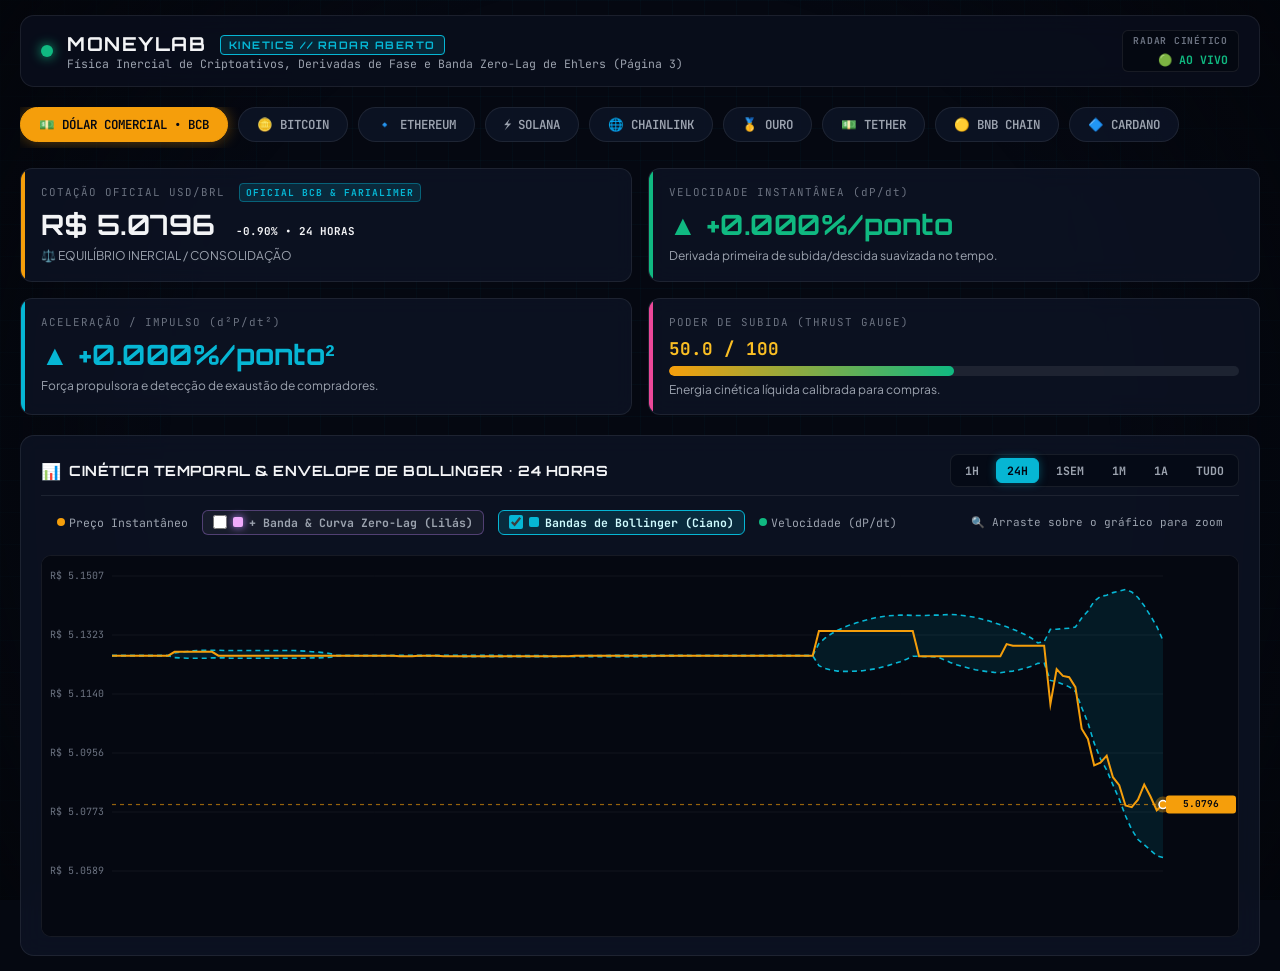
==== commit 4e4dfc86: "fix(pipeline): Unificar pipeline SSOT de cotacao BTC entre /ativos e /dash com live poller e dados c" ====
--- a/index.html
+++ b/index.html
@@ -140,7 +140,12 @@
   </div>
 
   <!-- SCRIPTS PÚBLICOS EXCLUSIVOS DO RADAR CINÉTICO (PÁGINA 3 ABERTA) -->
-  <script src="data/charts_data.js?v=20260903_v17_live"></script>
-  <script src="charts-kinetics.js?v=20260903_v17_live"></script>
+  <script src="https://eng-guilsm.github.io/harmonicus-sx/data/charts_data.js"></script>
+  <script>
+    if (!window.ASSETS_KINETICS_DATA) {
+      document.write('<script src="data/charts_data.js"><\/script>');
+    }
+  </script>
+  <script src="charts-kinetics.js?v=20260908_v18_live"></script>
 </body>
 </html>
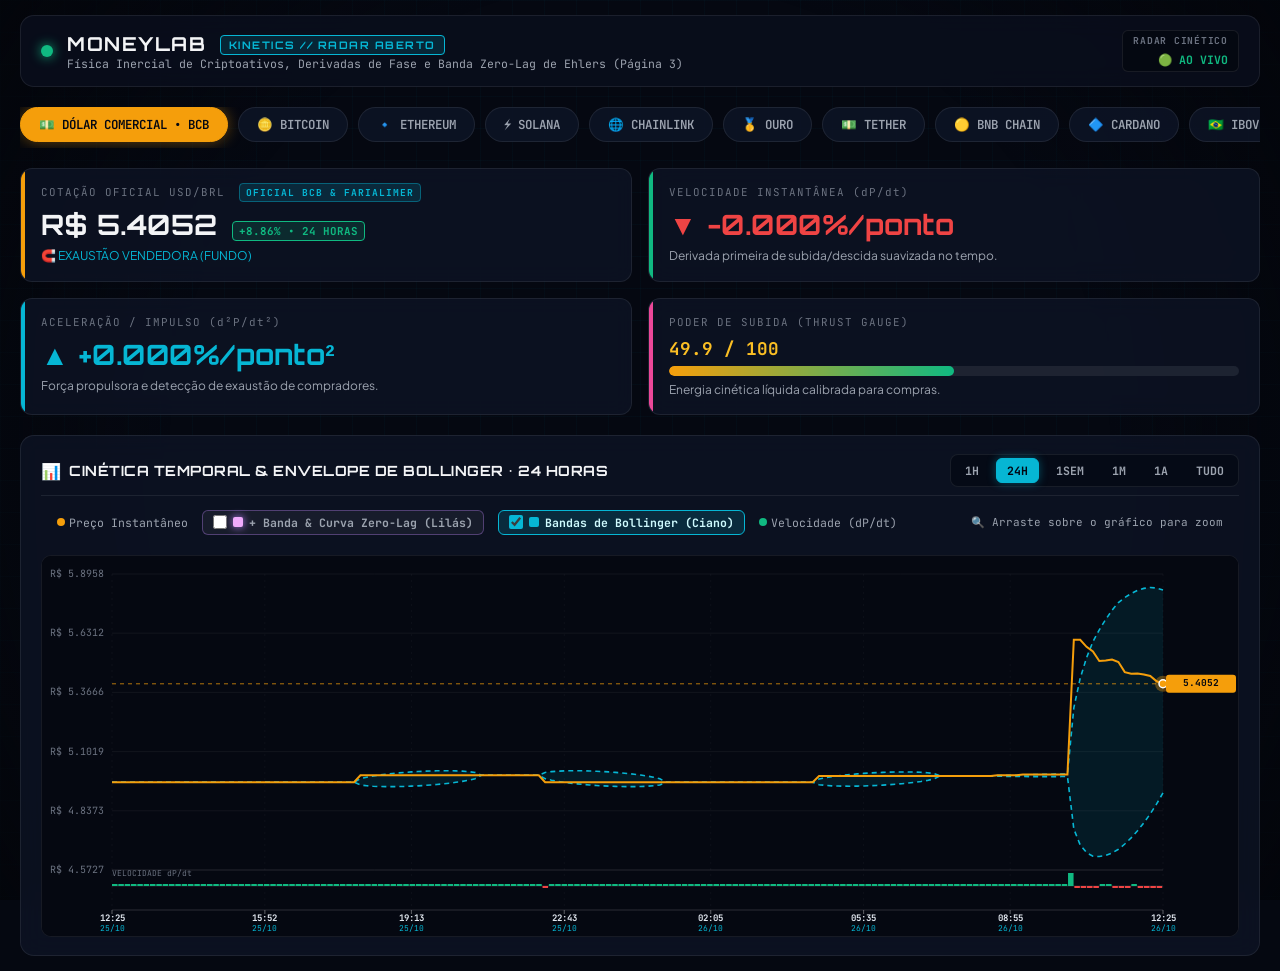
==== commit 5fbb4095: "Auto-Update Kinetics: 2026-10-26 12:29:05" ====
--- a/index.html
+++ b/index.html
@@ -14,8 +14,8 @@
   <link rel="preconnect" href="https://fonts.gstatic.com" crossorigin>
   <link href="https://fonts.googleapis.com/css2?family=JetBrains+Mono:ital,wght@0,300;0,400;0,500;0,700;1,400&family=Orbitron:wght@500;700;900&family=Plus+Jakarta+Sans:wght@400;500;600;700&display=swap" rel="stylesheet">
   
-  <!-- CSS Stylesheet -->
-  <link rel="stylesheet" href="style.css?v=20260903_v17_live">
+  <!-- CSS Stylesheet (Idêntico ao Harmonicus SX) -->
+  <link rel="stylesheet" href="style.css?v=20260829_v11_perfect">
 </head>
 <body class="dark-synth">
   <!-- Scanlines & Ambient Matrix Grid -->
@@ -42,7 +42,7 @@
     </header>
 
     <!-- ========================================================================= -->
-    <!-- PÁGINA 3: CINÉTICA & DINÂMICA DE ATIVOS (GRÁFICOS & DERIVADAS) - ABERTA   -->
+    <!-- PÁGINA 3: CINÉTICA & DINÂMICA DE ATIVOS (GRÁFICOS & DERIVADAS) - IDÊNTICA  -->
     <!-- ========================================================================= -->
     <section id="pageKinetics" class="hud-page active" style="display: block;">
       <div class="kinetics-layout">
@@ -54,7 +54,7 @@
           <div class="hero-card kin-price-card">
             <span class="card-eyebrow">COTAÇÃO OFICIAL USD/BRL</span>
             <div class="hero-val-row">
-              <span class="hero-number" id="kinPrice">5,1092 reais</span>
+              <span class="hero-number" id="kinPrice">R$ 5,1850</span>
               <span class="hero-tag" id="kinVar24h">0.00% • 24 HORAS</span>
             </div>
             <div class="hero-subtext" id="kinStateTag">⚖️ EQUILÍBRIO INERCIAL</div>
@@ -139,13 +139,10 @@
     </section>
   </div>
 
-  <!-- SCRIPTS PÚBLICOS EXCLUSIVOS DO RADAR CINÉTICO (PÁGINA 3 ABERTA) -->
-  <script src="https://eng-guilsm.github.io/harmonicus-sx/data/charts_data.js"></script>
+  <!-- SCRIPTS OFICIAIS DO RADAR CINÉTICO -->
   <script>
-    if (!window.ASSETS_KINETICS_DATA) {
-      document.write('<script src="data/charts_data.js"><\/script>');
-    }
+    document.write('<script src="data/charts_data.js?v=' + Date.now() + '"><\/script>');
   </script>
-  <script src="charts-kinetics.js?v=20260908_v18_live"></script>
+  <script src="charts-kinetics.js?v=20261019_v19_live"></script>
 </body>
 </html>
--- a/style.css
+++ b/style.css
@@ -2129,23 +2129,145 @@
 .chart-hover-inspect {
   position: absolute;
   display: none;
-  background: rgba(10, 16, 30, 0.94);
-  border: 1px solid var(--accent-cyan);
-  border-radius: 8px;
-  padding: 8px 12px;
-  font-family: var(--font-mono);
+  background: rgba(7, 11, 22, 0.96);
+  border: 1px solid rgba(6, 182, 212, 0.45);
+  border-radius: 10px;
+  padding: 10px 14px;
+  font-family: var(--font-mono, 'JetBrains Mono', monospace);
+  font-size: 0.74rem;
+  color: #E2E8F0;
+  pointer-events: none;
+  box-shadow: 0 12px 32px rgba(0, 0, 0, 0.75), 0 0 16px rgba(6, 182, 212, 0.20);
+  z-index: 20;
+  backdrop-filter: blur(12px);
+  -webkit-backdrop-filter: blur(12px);
+  min-width: 220px;
+  transition: opacity 0.15s ease, transform 0.1s ease;
+}
+
+.chart-hover-inspect .ib-header {
+  display: flex;
+  align-items: center;
+  gap: 6px;
+  padding-bottom: 6px;
+  margin-bottom: 8px;
+  border-bottom: 1px solid rgba(255, 255, 255, 0.08);
+}
+
+.chart-hover-inspect .ib-status-dot {
+  width: 6px;
+  height: 6px;
+  border-radius: 50%;
+  background: #10B981;
+  box-shadow: 0 0 8px #10B981;
+  display: inline-block;
+}
+
+.chart-hover-inspect .ib-time {
+  color: #38BDF8;
   font-size: 0.72rem;
-  color: var(--text-primary);
-  pointer-events: none;
-  box-shadow: 0 8px 24px rgba(0, 0, 0, 0.6);
-  z-index: 10;
-  backdrop-filter: blur(8px);
-}
-
-.ib-time { color: var(--accent-amber); font-weight: 700; margin-bottom: 3px; font-size: 0.75rem; }
-.ib-price { color: #FFFFFF; font-size: 0.85rem; margin-bottom: 2px; }
-.ib-bands { color: #9CA3AF; font-size: 0.68rem; margin-bottom: 2px; }
-.ib-vel { font-size: 0.72rem; }
+  font-weight: 700;
+  letter-spacing: 0.03em;
+}
+
+.chart-hover-inspect .ib-price-row {
+  display: flex;
+  justify-content: space-between;
+  align-items: baseline;
+  margin-bottom: 8px;
+}
+
+.chart-hover-inspect .ib-price-label {
+  font-size: 0.65rem;
+  color: #94A3B8;
+  font-weight: 600;
+  letter-spacing: 0.05em;
+}
+
+.chart-hover-inspect .ib-price-val {
+  font-size: 1.05rem;
+  font-weight: 800;
+  color: #FBBF24;
+  font-feature-settings: "tnum";
+  text-shadow: 0 0 12px rgba(245, 158, 11, 0.35);
+}
+
+.chart-hover-inspect .ib-metrics-grid {
+  display: grid;
+  grid-template-columns: 1fr;
+  gap: 4px;
+  background: rgba(255, 255, 255, 0.03);
+  padding: 6px 8px;
+  border-radius: 6px;
+  border: 1px solid rgba(255, 255, 255, 0.05);
+  margin-bottom: 6px;
+}
+
+.chart-hover-inspect .ib-metric {
+  display: flex;
+  justify-content: space-between;
+  align-items: center;
+  font-size: 0.68rem;
+}
+
+.chart-hover-inspect .ib-metric-lbl {
+  color: #94A3B8;
+}
+
+.chart-hover-inspect .ib-metric-val {
+  font-weight: 700;
+  padding: 1px 5px;
+  border-radius: 3px;
+}
+
+.chart-hover-inspect .ib-metric-val.pos {
+  color: #34D399;
+  background: rgba(16, 185, 129, 0.12);
+}
+
+.chart-hover-inspect .ib-metric-val.neg {
+  color: #F87171;
+  background: rgba(239, 68, 68, 0.12);
+}
+
+.chart-hover-inspect .ib-band-box {
+  margin-top: 6px;
+  padding: 6px 8px;
+  border-radius: 6px;
+  font-size: 0.66rem;
+}
+
+.chart-hover-inspect .ib-band-box.bb {
+  background: rgba(6, 182, 212, 0.08);
+  border: 1px solid rgba(6, 182, 212, 0.25);
+}
+
+.chart-hover-inspect .ib-band-box.zl {
+  background: rgba(192, 132, 252, 0.08);
+  border: 1px solid rgba(192, 132, 252, 0.25);
+}
+
+.chart-hover-inspect .ib-band-title {
+  display: flex;
+  align-items: center;
+  gap: 5px;
+  font-weight: 700;
+  margin-bottom: 2px;
+}
+
+.chart-hover-inspect .ib-band-box.bb .ib-band-title { color: #67E8F9; }
+.chart-hover-inspect .ib-band-box.zl .ib-band-title { color: #E879F9; }
+
+.chart-hover-inspect .ib-band-range {
+  color: #CBD5E1;
+  font-feature-settings: "tnum";
+}
+
+.chart-hover-inspect .ib-band-sub {
+  color: #A855F7;
+  font-size: 0.62rem;
+  margin-top: 2px;
+}
 
 /* Graph Controls & Nav Hint */
 .graph-header-actions {
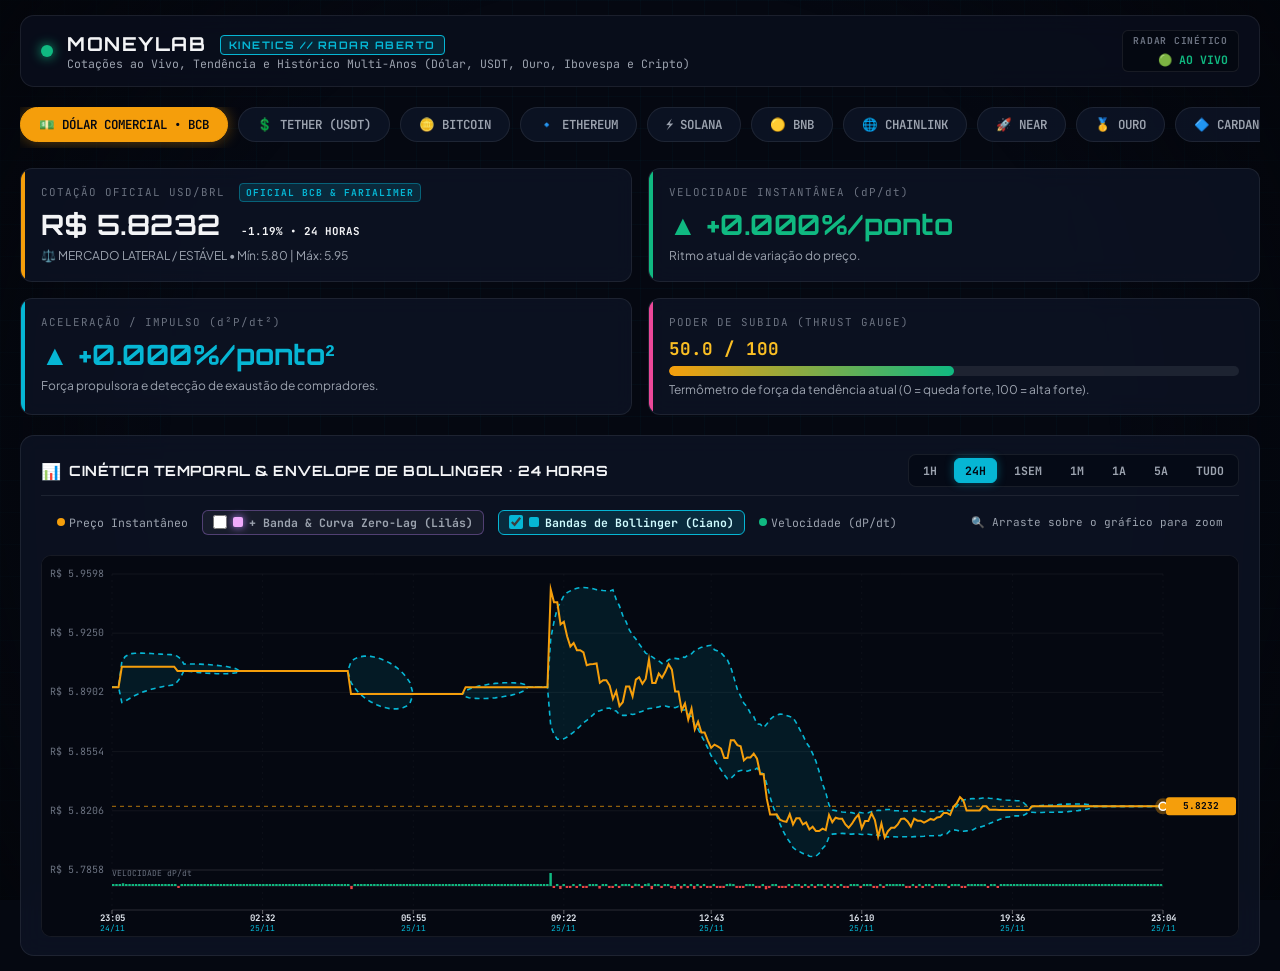
==== commit a8cf0bab: "Auto-Update Kinetics: 2026-11-26 02:05:07" ====
--- a/index.html
+++ b/index.html
@@ -6,7 +6,7 @@
   <meta http-equiv="Cache-Control" content="no-cache, no-store, must-revalidate">
   <meta http-equiv="Pragma" content="no-cache">
   <meta http-equiv="Expires" content="0">
-  <title>MoneyLab // Terminal Cinético de Mercados (Página 3)</title>
+  <title>MoneyLab // Terminal Cinético de Mercados </title>
   <meta name="description" content="Terminal de Física Inercial, Derivadas de Mercado (dP/dt, d2P/dt2), Banda Zero-Lag de Ehlers e Thrust Gauge 100% ao vivo.">
   
   <!-- Google Fonts -->
@@ -29,7 +29,7 @@
         <div class="pulse-indicator online"></div>
         <div class="brand-titles">
           <h1 class="hud-logo">MONEYLAB <span class="badge-tag">KINETICS // RADAR ABERTO</span></h1>
-          <p class="hud-subtitle">Física Inercial de Criptoativos, Derivadas de Fase e Banda Zero-Lag de Ehlers (Página 3)</p>
+          <p class="hud-subtitle">Cotações ao Vivo, Tendência e Histórico Multi-Anos (Dólar, USDT, Ouro, Ibovespa e Cripto) </p>
         </div>
       </div>
 
@@ -65,7 +65,7 @@
             <div class="hero-val-row">
               <span class="hero-number" id="kinVelocity" style="color: #10B981;">▲ +0.085%/min</span>
             </div>
-            <div class="hero-subtext">Derivada primeira de subida/descida suavizada no tempo.</div>
+            <div class="hero-subtext">Ritmo atual de variação do preço.</div>
           </div>
 
           <div class="hero-card kin-acc-card">
@@ -84,7 +84,7 @@
                 <div class="thrust-bar-fill" id="kinThrustBar" style="width: 78.5%;"></div>
               </div>
             </div>
-            <div class="hero-subtext">Energia cinética líquida calibrada para compras.</div>
+            <div class="hero-subtext">Termômetro de força da tendência atual (0 = queda forte, 100 = alta forte).</div>
           </div>
         </div>
 
@@ -106,6 +106,7 @@
                 <button class="tf-btn" data-tf="1sem">1SEM</button>
                 <button class="tf-btn" data-tf="1m">1M</button>
                 <button class="tf-btn" data-tf="1a">1A</button>
+                <button class="tf-btn" data-tf="5a">5A</button>
                 <button class="tf-btn" data-tf="tudo">TUDO</button>
               </div>
             </div>
@@ -143,6 +144,6 @@
   <script>
     document.write('<script src="data/charts_data.js?v=' + Date.now() + '"><\/script>');
   </script>
-  <script src="charts-kinetics.js?v=20261019_v19_live"></script>
+  <script src="charts-kinetics.js?v=20261125_v20_public"></script>
 </body>
 </html>
